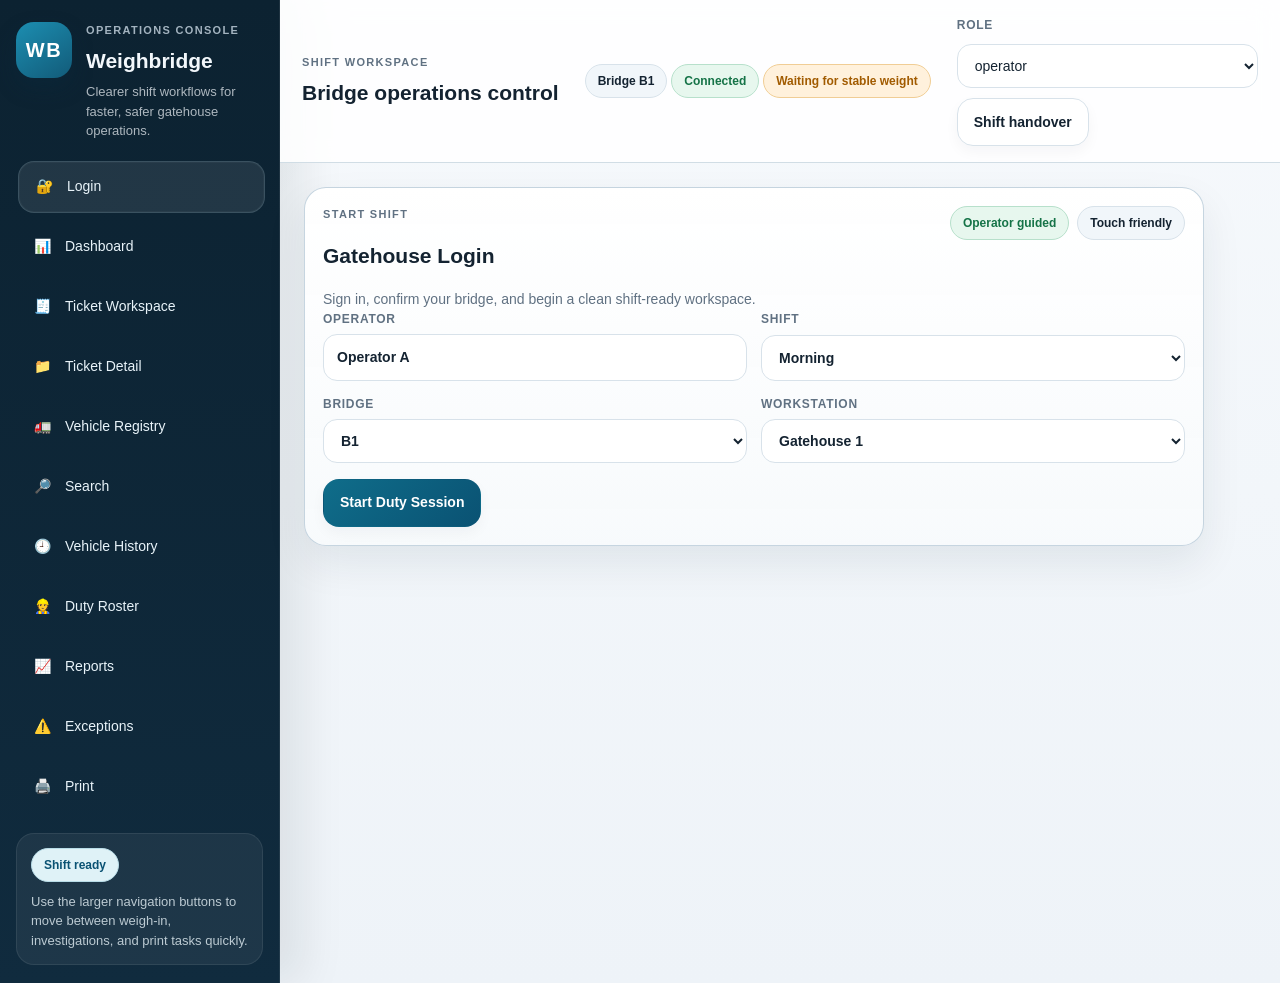
==== index.html @ fbaf84f9 "Refresh weighbridge UI layout Agent-Logs-Url: https://github.com/IamBlackShifu/weighbridgeSystem/ses" ====
<!doctype html>
<html lang="en">
<head>
  <meta charset="UTF-8">
  <meta name="viewport" content="width=device-width,initial-scale=1">
  <title>Weighbridge Operations</title>
  <link rel="stylesheet" href="styles.css">
</head>
<body>
  <div class="app">
    <aside id="sidebar">
      <div class="brand-block">
        <div class="brand-mark">WB</div>
        <div>
          <p class="eyebrow">Operations Console</p>
          <h1>Weighbridge</h1>
          <p class="brand-copy">Clearer shift workflows for faster, safer gatehouse operations.</p>
        </div>
      </div>

      <nav class="nav-list" aria-label="Primary">
        <button class="nav active" data-screen="login"><span class="nav-icon">🔐</span><span>Login</span></button>
        <button class="nav" data-screen="dashboard"><span class="nav-icon">📊</span><span>Dashboard</span></button>
        <button class="nav" data-screen="ticket"><span class="nav-icon">🧾</span><span>Ticket Workspace</span></button>
        <button class="nav" data-screen="detail"><span class="nav-icon">📁</span><span>Ticket Detail</span></button>
        <button class="nav" data-screen="vehicles"><span class="nav-icon">🚛</span><span>Vehicle Registry</span></button>
        <button class="nav" data-screen="search"><span class="nav-icon">🔎</span><span>Search</span></button>
        <button class="nav" data-screen="history"><span class="nav-icon">🕘</span><span>Vehicle History</span></button>
        <button class="nav" data-screen="duty"><span class="nav-icon">👷</span><span>Duty Roster</span></button>
        <button class="nav" data-screen="reports"><span class="nav-icon">📈</span><span>Reports</span></button>
        <button class="nav" data-screen="exceptions"><span class="nav-icon">⚠️</span><span>Exceptions</span></button>
        <button class="nav" data-screen="print"><span class="nav-icon">🖨️</span><span>Print</span></button>
      </nav>

      <div class="sidebar-panel">
        <span class="badge badge-soft">Shift ready</span>
        <p>Use the larger navigation buttons to move between weigh-in, investigations, and print tasks quickly.</p>
      </div>
    </aside>

    <div id="main">
      <header>
        <div class="header-title">
          <button id="menu" aria-label="Open navigation">☰</button>
          <div>
            <p class="eyebrow">Shift Workspace</p>
            <h2>Bridge operations control</h2>
          </div>
        </div>

        <div class="badges">
          <span id="bridge" class="badge">Bridge B1</span>
          <span id="connection" class="badge ok">Connected</span>
          <span id="stability" class="badge warn">Waiting for stable weight</span>
        </div>

        <div class="header-actions">
          <label for="role">Role</label>
          <select id="role"><option>operator</option><option>supervisor</option><option>admin</option></select>
          <button id="handover" class="btn">Shift handover</button>
        </div>
      </header>

      <main>
        <section class="screen active" id="login">
          <article class="card hero-card login-card">
            <div class="card-head">
              <div>
                <p class="eyebrow">Start shift</p>
                <h2>Gatehouse Login</h2>
                <p class="section-copy">Sign in, confirm your bridge, and begin a clean shift-ready workspace.</p>
              </div>
              <div class="hero-badges">
                <span class="badge ok">Operator guided</span>
                <span class="badge">Touch friendly</span>
              </div>
            </div>
            <div class="grid2">
              <label>Operator<input id="loginOperator" value="Operator A"></label>
              <label>Shift<select id="loginShift"><option>Morning</option><option>Afternoon</option><option>Night</option></select></label>
              <label>Bridge<select id="loginBridge"><option>B1</option><option>B2</option></select></label>
              <label>Workstation<select><option>Gatehouse 1</option><option>Gatehouse 2</option></select></label>
            </div>
            <div class="action-row">
              <button id="startSession" class="btn primary">Start Duty Session</button>
            </div>
          </article>
        </section>

        <section class="screen" id="dashboard">
          <div class="screen-head">
            <div>
              <p class="eyebrow">Live oversight</p>
              <h2>Shift dashboard</h2>
              <p class="section-copy">Track the bridge state, active vehicle flow, and your next operator actions at a glance.</p>
            </div>
            <div class="legend-group">
              <span class="vehicle-tag truck">🚚 Truck</span>
              <span class="vehicle-tag trailer">🚛 Truck + Trailer</span>
              <span class="vehicle-tag tanker">🛢️ Tanker</span>
            </div>
          </div>

          <div class="kpis">
            <article class="card stat-card"><h3>Tickets Today</h3><strong id="kpiTickets"></strong></article>
            <article class="card stat-card"><h3>Pending Weigh-Out</h3><strong id="kpiPending"></strong></article>
            <article class="card stat-card"><h3>Exceptions</h3><strong id="kpiExceptions"></strong></article>
            <article class="card stat-card"><h3>Throughput</h3><strong id="kpiThroughput"></strong></article>
          </div>

          <div class="grid3 dashboard-grid">
            <article class="card feature-card">
              <div class="card-head">
                <div>
                  <p class="eyebrow">Scale overview</p>
                  <h2>Live Weight</h2>
                </div>
                <span class="badge badge-soft">Live feed</span>
              </div>
              <p id="weightLoading" class="support-note">Loading live scale...</p>
              <div id="liveWeight" class="weight">--</div>
              <div class="status-list">
                <div class="status-item">
                  <span class="status-label">Current vehicle</span>
                  <strong id="liveVehicle">--</strong>
                </div>
                <div class="status-item">
                  <span class="status-label">Scale state</span>
                  <span id="liveState" class="badge warn">Unstable</span>
                </div>
              </div>
              <p id="liveCapture" class="support-note emphasis-note">Second weight pending</p>
            </article>

            <article class="card feature-card">
              <div class="card-head">
                <div>
                  <p class="eyebrow">Vehicle alerts</p>
                  <h2>Type guide</h2>
                </div>
                <span class="badge warn">Check before capture</span>
              </div>
              <div class="vehicle-guide">
                <article class="vehicle-guide-card truck">
                  <strong>🚚 Truck</strong>
                  <span>Single vehicle flow. Confirm tare and load destination.</span>
                </article>
                <article class="vehicle-guide-card trailer">
                  <strong>🚛 Truck + Trailer</strong>
                  <span>Verify both registrations before weighing and printing.</span>
                </article>
                <article class="vehicle-guide-card tanker">
                  <strong>🛢️ Tanker</strong>
                  <span>Highlight product checks, seals, and permit compliance.</span>
                </article>
              </div>
              <div class="alert-stack">
                <p class="alert-note warn-tone">Use trailer registration fields for articulated combinations.</p>
                <p class="alert-note danger-tone">Escalate exceptions when tare or compliance details are unclear.</p>
              </div>
            </article>

            <article class="card feature-card">
              <div class="card-head">
                <div>
                  <p class="eyebrow">Quick actions</p>
                  <h2>Operator shortcuts</h2>
                </div>
                <span class="badge ok">Large touch targets</span>
              </div>
              <div class="actions touch-actions">
                <button class="btn primary" data-screen="ticket">🧾 New Ticket</button>
                <button class="btn" id="weighIn">⬇️ Weigh In</button>
                <button class="btn" id="weighOut">⬆️ Weigh Out</button>
                <button class="btn" data-screen="vehicles">🚚 Search Vehicle</button>
                <button class="btn warn" id="manualHold">⏸ Manual Hold</button>
                <button class="btn" data-screen="print">🖨 Print Ticket</button>
                <button class="btn danger" id="flagException">⚠️ Flag Exception</button>
              </div>
            </article>
          </div>
        </section>

        <section class="screen" id="ticket">
          <div class="screen-head">
            <div>
              <p class="eyebrow">Capture workflow</p>
              <h2>Ticket workspace</h2>
              <p class="section-copy">Use the guided order below to record vehicle details, capture weights, and complete the ticket cleanly.</p>
            </div>
            <div class="legend-group">
              <span class="badge">Vehicle first</span>
              <span class="badge">Capture when stable</span>
              <span class="badge ok">Save before complete</span>
            </div>
          </div>

          <div class="grid2 ticket-layout">
            <article class="card feature-card">
              <div class="card-head">
                <div>
                  <p class="eyebrow">Scale capture</p>
                  <h2>Live Capture</h2>
                </div>
                <span class="badge badge-soft">Ready when stable</span>
              </div>
              <div id="ticketLiveWeight" class="weight">--</div>
              <p id="ticketLiveState" class="support-note emphasis-note">Waiting for stable weight</p>
              <div class="stack-actions">
                <button id="captureGross" class="btn primary">Capture gross</button>
                <button id="captureSecond" class="btn">Capture second weight</button>
              </div>
            </article>

            <article class="card">
              <div class="card-head">
                <div>
                  <p class="eyebrow">Ticket entry</p>
                  <h2>New Weigh Ticket</h2>
                </div>
                <span class="badge">Keep fields concise</span>
              </div>

              <p class="stepper"><span>Vehicle</span><span>Weigh In</span><span>Weigh Out</span><span>Complete</span></p>

              <form id="ticketForm" class="form">
                <div class="form-section">Vehicle &amp; trip details</div>
                <label>Ticket no<input id="ticketNo"></label>
                <label>Date/time in<input id="timeIn" type="datetime-local"></label>
                <label>Date/time out<input id="timeOut" type="datetime-local"></label>
                <label>Vehicle registration<input id="vehicleReg"></label>
                <label>Trailer registration<input id="trailerReg"></label>
                <label>Driver name<input id="driverName"></label>
                <label>Driver ID<input id="driverId"></label>
                <label>Transporter<input id="transporter"></label>
                <label>Customer<input id="customer"></label>
                <label>Supplier/source<input id="supplier"></label>
                <label>Destination<input id="destination"></label>
                <label>Product/material<input id="material"></label>
                <label>Product code<input id="productCode"></label>
                <label>Order/job/PO reference<input id="orderRef"></label>

                <div class="form-section">Weight &amp; bridge details</div>
                <label>Gross<input id="gross" type="number"></label>
                <label>Tare<input id="tare" type="number"></label>
                <label>Net<input id="net" type="number" readonly></label>
                <label>Unit<select><option>kg</option><option>t</option></select></label>
                <label>Stored tare<select id="storedTare"><option>No</option><option>Yes</option></select></label>
                <label>Bridge ID<input id="bridgeId" value="B1"></label>
                <label>Direction<select><option>inbound</option><option>outbound</option></select></label>
                <label>Operator<input id="operator" value="Operator A"></label>
                <label>Shift<input id="shift" value="Morning"></label>
                <label>Status<select id="status"><option>draft</option><option>weighed-in</option><option>weighed-out</option><option>completed</option><option>voided</option><option>on-hold</option></select></label>

                <div class="form-section">Notes &amp; approvals</div>
                <label>Remarks<textarea></textarea></label>
                <label>Override reason<textarea id="overrideReason" readonly placeholder="Supervisor approval required"></textarea></label>
                <label>Attachments/images<input placeholder="camera://entry-001.jpg"></label>
              </form>

              <div class="action-row action-wrap">
                <button id="storedTareBtn" class="btn">Use stored tare</button>
                <button id="overrideBtn" class="btn warn">Manual override</button>
                <button id="saveTicket" class="btn primary">POST /tickets</button>
                <button id="completeTicket" class="btn">POST /tickets/:id/complete</button>
              </div>
            </article>
          </div>
        </section>

        <section class="screen" id="detail">
          <article class="card">
            <div class="card-head">
              <div>
                <p class="eyebrow">Ticket summary</p>
                <h2 id="detailNo">Ticket #WB-0001</h2>
              </div>
              <span id="detailStatus" class="badge">draft</span>
            </div>
            <div class="kpis">
              <article class="card stat-card"><h3>Gross</h3><strong id="detailGross">0 kg</strong></article>
              <article class="card stat-card"><h3>Tare</h3><strong id="detailTare">0 kg</strong></article>
              <article class="card stat-card"><h3>Net</h3><strong id="detailNet">0 kg</strong></article>
            </div>
            <div class="grid3">
              <article class="card"><h3>Vehicle/Driver</h3><p id="detailVehicle"></p></article>
              <article class="card"><h3>Customer/Material/Job</h3><p id="detailJob"></p></article>
              <article class="card duty"><h3>Duty Snapshot</h3><p id="dutySnapshot"></p></article>
            </div>
            <div class="grid2">
              <article class="card"><h3>Audit Trail</h3><ul id="auditTrail" class="timeline"></ul></article>
              <article class="card"><h3>Overrides</h3><ul id="overrideTrail" class="timeline"></ul><h3>Attachments</h3><div class="camera">Ticket images/signatures</div></article>
            </div>
          </article>
        </section>

        <section class="screen" id="vehicles">
          <article class="card">
            <div class="card-head">
              <div>
                <p class="eyebrow">Vehicle lookup</p>
                <h2>Vehicle Registry</h2>
              </div>
              <div class="legend-group">
                <span class="vehicle-tag truck">🚚 Trucks</span>
                <span class="vehicle-tag trailer">🚛 Trailers</span>
                <span class="vehicle-tag tanker">🛢️ Tankers</span>
              </div>
            </div>
            <div class="toolbar">
              <input id="vehicleSearch" placeholder="Search reg/type/tare/compliance">
              <p class="support-note">Type and compliance information is kept visible to help operators identify special handling quickly.</p>
            </div>
            <div class="table"><table><thead><tr><th>Reg</th><th>Type</th><th>Tare</th><th>Verified</th><th>Compliance</th></tr></thead><tbody id="vehicleRows"></tbody></table></div>
          </article>
        </section>

        <section class="screen" id="search">
          <article class="card">
            <div class="card-head">
              <div>
                <p class="eyebrow">Investigations</p>
                <h2>Search &amp; Investigations</h2>
              </div>
              <span class="badge">Multi-field filter</span>
            </div>
            <div class="grid4">
              <input id="fTicket" placeholder="Ticket">
              <input id="fVehicle" placeholder="Vehicle">
              <input id="fDriver" placeholder="Driver">
              <input id="fCustomer" placeholder="Customer">
              <input id="fProduct" placeholder="Product">
              <input id="fOperator" placeholder="Operator">
              <select id="fShift"><option value="">Any shift</option><option>Morning</option><option>Afternoon</option><option>Night</option></select>
              <select id="fStatus"><option value="">Any status</option><option>draft</option><option>weighed-in</option><option>weighed-out</option><option>completed</option><option>voided</option><option>on-hold</option></select>
            </div>
            <div class="action-row action-wrap">
              <button id="runSearch" class="btn primary">Search</button>
              <button id="clearSearch" class="btn">Clear</button>
              <button id="exportSearch" class="btn">Export</button>
            </div>
            <div id="chips" class="chip-row"></div>
            <div class="table"><table><thead><tr><th>Ticket</th><th>Vehicle</th><th>Driver</th><th>Customer</th><th>Product</th><th>Operator</th><th>Shift</th><th>Status</th><th>Time</th></tr></thead><tbody id="searchRows"></tbody></table></div>
            <p id="searchEmpty" class="hidden empty-state">No records found.</p>
          </article>
        </section>

        <section class="screen" id="history">
          <article class="card">
            <div class="card-head">
              <div>
                <p class="eyebrow">Vehicle movement</p>
                <h2>Vehicle History</h2>
              </div>
            </div>
            <ul id="vehicleHistory" class="timeline"></ul>
          </article>
        </section>

        <section class="screen" id="duty">
          <article class="card">
            <div class="card-head">
              <div>
                <p class="eyebrow">Shift continuity</p>
                <h2>Duty Roster</h2>
              </div>
              <button id="newHandover" class="btn">POST /shift-handover</button>
            </div>
            <div class="table"><table><thead><tr><th>Shift</th><th>Bridge</th><th>Operator</th><th>Supervisor</th><th>Session</th><th>Status</th></tr></thead><tbody id="dutyRows"></tbody></table></div>
          </article>
        </section>

        <section class="screen" id="reports">
          <article class="card">
            <div class="card-head">
              <div>
                <p class="eyebrow">Reporting</p>
                <h2>Reports</h2>
              </div>
            </div>
            <div id="reportCards" class="grid3"></div>
          </article>
        </section>

        <section class="screen" id="exceptions">
          <article class="card">
            <div class="card-head">
              <div>
                <p class="eyebrow">Attention required</p>
                <h2>Exceptions Queue</h2>
              </div>
              <span class="badge danger">Supervisor review</span>
            </div>
            <div class="table"><table><thead><tr><th>Ticket</th><th>Issue</th><th>Raised by</th><th>Reason</th><th>Status</th><th>Action</th></tr></thead><tbody id="exceptionRows"></tbody></table></div>
          </article>
        </section>

        <section class="screen" id="print">
          <article class="card">
            <div class="card-head">
              <div>
                <p class="eyebrow">Output</p>
                <h2>Print Ticket View</h2>
              </div>
              <span class="badge">Ready to print</span>
            </div>
            <div class="print-summary">
              <p><b>Ticket:</b> <span id="printNo"></span></p>
              <p><b>Vehicle:</b> <span id="printVehicle"></span></p>
              <p><b>Weights:</b> <span id="printWeights"></span></p>
            </div>
            <div class="action-row action-wrap">
              <button class="btn" onclick="window.print()">Print / Reprint</button>
              <button class="btn">Export PDF (placeholder)</button>
            </div>
          </article>
        </section>
      </main>
    </div>
  </div>

  <div class="modal hidden" id="overrideModal">
    <article class="card">
      <h3>Manual Override</h3>
      <label>Reason<textarea id="ovReason"></textarea></label>
      <label>Supervisor<input id="ovSupervisor"></label>
      <label>PIN<input id="ovPin" type="password"></label>
      <p id="ovError" class="error hidden"></p>
      <div class="action-row">
        <button id="ovCancel" class="btn">Cancel</button>
        <button id="ovApprove" class="btn primary">Approve override</button>
      </div>
    </article>
  </div>

  <div class="modal hidden" id="handoverModal">
    <article class="card">
      <h3>Shift Handover</h3>
      <label>From<input id="hFrom" value="Operator A"></label>
      <label>To<input id="hTo" placeholder="Operator B"></label>
      <label>Note<textarea id="hNote"></textarea></label>
      <div class="action-row">
        <button id="hCancel" class="btn">Cancel</button>
        <button id="hConfirm" class="btn primary">Confirm handover</button>
      </div>
    </article>
  </div>

  <div id="toast" class="toast hidden"></div>
  <script src="app.js"></script>
</body>
</html>
---- styles.css ----
:root{
  --bg:#eef3f8;
  --bg-accent:#e3edf7;
  --card:#ffffff;
  --card-soft:#f7fafc;
  --text:#142331;
  --muted:#607182;
  --accent:#0f6d8a;
  --accent-strong:#0a5273;
  --accent-soft:#dff2f7;
  --line:#d8e2ea;
  --line-strong:#bfd0dc;
  --shadow:0 18px 40px rgba(15,36,54,.08);
  --ok:#157347;
  --ok-soft:#e7f7ee;
  --warn:#a15b00;
  --warn-soft:#fff1dc;
  --danger:#b3261e;
  --danger-soft:#ffe4e1;
  --sidebar:#0c2231;
  --sidebar-soft:#163549;
}

*{box-sizing:border-box}

html{scroll-behavior:smooth}

body{
  margin:0;
  background:
    radial-gradient(circle at top left, rgba(15,109,138,.08), transparent 22rem),
    linear-gradient(180deg, #f6f9fc 0%, var(--bg) 100%);
  color:var(--text);
  font:500 14px/1.5 Inter, Roboto, -apple-system, BlinkMacSystemFont, "Segoe UI", sans-serif;
}

button,input,select,textarea{font:inherit}

.app{display:flex;min-height:100vh}

#sidebar{
  width:280px;
  background:linear-gradient(180deg, var(--sidebar) 0%, #102b3e 100%);
  color:#f2f7fb;
  padding:22px 16px 18px;
  display:flex;
  flex-direction:column;
  gap:20px;
  border-right:1px solid rgba(255,255,255,.08);
  box-shadow:24px 0 40px rgba(8,20,31,.08);
}

.brand-block{display:flex;gap:14px;align-items:flex-start}
.brand-mark{
  width:56px;
  height:56px;
  border-radius:18px;
  display:grid;
  place-items:center;
  background:linear-gradient(145deg, #1c8eb1, #125b79);
  color:#fff;
  font-size:20px;
  font-weight:800;
  letter-spacing:.08em;
  box-shadow:0 10px 20px rgba(9,43,62,.35);
  flex:0 0 auto;
}

#sidebar h1,header h2{margin:0}
.brand-copy{margin:6px 0 0;color:rgba(242,247,251,.7);font-size:13px}

.eyebrow{
  margin:0 0 6px;
  color:var(--muted);
  font-size:11px;
  font-weight:800;
  letter-spacing:.12em;
  text-transform:uppercase;
}

#sidebar .eyebrow{color:rgba(222,236,247,.72)}

.nav-list{display:grid;gap:8px}
.nav{
  border:1px solid transparent;
  background:transparent;
  color:#e8f3f9;
  padding:13px 14px;
  border-radius:16px;
  cursor:pointer;
  display:flex;
  align-items:center;
  gap:12px;
  text-align:left;
  transition:transform .18s ease, background .18s ease, border-color .18s ease, box-shadow .18s ease;
  min-height:52px;
}

.nav-icon{width:22px;text-align:center;flex:0 0 22px}

.nav:hover,
.nav.active{
  background:rgba(255,255,255,.09);
  border-color:rgba(183,220,236,.16);
  box-shadow:inset 0 0 0 1px rgba(255,255,255,.03);
  transform:translateX(2px);
}

.sidebar-panel{
  margin-top:auto;
  padding:14px;
  border-radius:18px;
  background:rgba(255,255,255,.06);
  border:1px solid rgba(255,255,255,.08);
}

.sidebar-panel p{margin:10px 0 0;color:rgba(232,243,249,.78);font-size:13px}

#main{flex:1;display:flex;flex-direction:column;min-width:0}

header{
  position:sticky;
  top:0;
  z-index:4;
  background:rgba(255,255,255,.86);
  backdrop-filter:blur(14px);
  border-bottom:1px solid rgba(191,208,220,.72);
  display:flex;
  justify-content:space-between;
  align-items:center;
  padding:16px 22px;
  gap:16px;
  flex-wrap:wrap;
}

.header-title{display:flex;align-items:center;gap:14px}
.header-actions{display:flex;align-items:end;gap:10px;flex-wrap:wrap}

#menu{
  display:none;
  width:46px;
  height:46px;
  border-radius:14px;
  border:1px solid var(--line);
  background:var(--card);
  box-shadow:var(--shadow);
}

main{padding:24px}
.screen{display:none;animation:fadeIn .28s ease}
.screen.active{display:block}

@keyframes fadeIn{
  from{opacity:0;transform:translateY(8px)}
  to{opacity:1;transform:none}
}

.screen-head,
.card-head{
  display:flex;
  justify-content:space-between;
  align-items:flex-start;
  gap:14px;
  flex-wrap:wrap;
}

.screen-head{margin-bottom:18px}

.section-copy{
  max-width:56ch;
  margin:8px 0 0;
  color:var(--muted);
}

.hero-card{padding:26px}
.login-card{max-width:900px}
.hero-badges,.legend-group{display:flex;gap:8px;flex-wrap:wrap}

.card{
  background:linear-gradient(180deg, rgba(255,255,255,.98) 0%, rgba(247,250,252,.96) 100%);
  border:1px solid rgba(191,208,220,.88);
  border-radius:22px;
  padding:18px;
  margin-bottom:16px;
  box-shadow:var(--shadow);
}

.feature-card{height:100%}
.stat-card{background:var(--card)}

.kpis,
.grid2,
.grid3,
.grid4,
.form{
  display:grid;
  gap:14px;
}

.kpis{grid-template-columns:repeat(4,minmax(0,1fr))}
.grid2{grid-template-columns:repeat(2,minmax(0,1fr))}
.grid3{grid-template-columns:repeat(3,minmax(0,1fr))}
.grid4{grid-template-columns:repeat(4,minmax(0,1fr))}

.kpis strong{
  display:block;
  margin-top:6px;
  font-size:30px;
  line-height:1.1;
  color:var(--accent-strong);
}

.weight{
  font-size:clamp(2.7rem, 4vw, 4rem);
  line-height:1;
  font-weight:800;
  letter-spacing:-.04em;
  color:var(--accent-strong);
  margin:10px 0 16px;
}

.status-list{display:grid;gap:10px}
.status-item{
  display:flex;
  justify-content:space-between;
  align-items:center;
  gap:12px;
  padding:12px 14px;
  background:var(--card-soft);
  border:1px solid var(--line);
  border-radius:16px;
}

.status-label{color:var(--muted);font-size:12px;font-weight:700;text-transform:uppercase;letter-spacing:.08em}

.vehicle-guide{display:grid;gap:10px;margin-top:4px}
.vehicle-guide-card{
  padding:14px;
  border-radius:18px;
  border:1px solid var(--line);
  background:var(--card-soft);
  display:grid;
  gap:4px;
}

.vehicle-guide-card strong{font-size:15px}
.vehicle-guide-card span{color:var(--muted)}
.vehicle-guide-card.truck{border-color:#c9dff1;background:#eff7fd}
.vehicle-guide-card.trailer{border-color:#d9d4ff;background:#f4f1ff}
.vehicle-guide-card.tanker{border-color:#b8e3d4;background:#edf9f4}

.alert-stack{display:grid;gap:8px;margin-top:12px}
.alert-note{
  margin:0;
  padding:12px 14px;
  border-radius:16px;
  font-weight:600;
}

.warn-tone{background:var(--warn-soft);color:var(--warn)}
.danger-tone{background:var(--danger-soft);color:var(--danger)}

.actions{display:grid;grid-template-columns:repeat(2,minmax(0,1fr));gap:10px}
.touch-actions .btn{min-height:56px}
.stack-actions{display:grid;gap:10px}

.badge,
.vehicle-tag{
  display:inline-flex;
  align-items:center;
  justify-content:center;
  gap:6px;
  padding:7px 12px;
  border:1px solid var(--line);
  border-radius:999px;
  background:#f1f6fa;
  color:var(--text);
  font-size:12px;
  font-weight:700;
}

.badge-soft{background:var(--accent-soft);border-color:#b8dce7;color:var(--accent-strong)}
.vehicle-tag.truck{background:#eff7fd;border-color:#c9dff1}
.vehicle-tag.trailer{background:#f4f1ff;border-color:#d9d4ff}
.vehicle-tag.tanker{background:#edf9f4;border-color:#b8e3d4}
.ok{color:var(--ok);background:var(--ok-soft);border-color:#b7e0cb}
.warn{color:var(--warn);background:var(--warn-soft);border-color:#f0cd95}
.danger{color:var(--danger);background:var(--danger-soft);border-color:#f0b2ae}

.btn{
  border:1px solid var(--line);
  background:#fff;
  color:var(--text);
  border-radius:16px;
  padding:12px 16px;
  cursor:pointer;
  transition:transform .16s ease, box-shadow .16s ease, background .16s ease, border-color .16s ease;
  box-shadow:0 6px 14px rgba(18,35,49,.04);
  min-height:48px;
  font-weight:700;
}

.btn:hover{transform:translateY(-1px);box-shadow:0 12px 18px rgba(18,35,49,.08)}
.btn.primary{background:linear-gradient(135deg, var(--accent), var(--accent-strong));color:#fff;border-color:transparent}
.btn.warn{background:var(--warn-soft);border-color:#efca8f;color:var(--warn)}
.btn.danger{background:var(--danger-soft);border-color:#efb5b1;color:var(--danger)}
.btn:disabled{opacity:.5;cursor:not-allowed;box-shadow:none;transform:none}

.action-row{
  display:flex;
  gap:10px;
  flex-wrap:wrap;
  margin-top:16px;
}

.action-wrap .btn{flex:1 1 180px}

label{
  display:grid;
  gap:6px;
  font-size:12px;
  font-weight:800;
  color:var(--muted);
  text-transform:uppercase;
  letter-spacing:.06em;
}

input,select,textarea{
  width:100%;
  padding:12px 13px;
  border:1px solid var(--line);
  border-radius:14px;
  font-size:14px;
  color:var(--text);
  background:#fff;
  transition:border-color .16s ease, box-shadow .16s ease, background .16s ease;
}

input:focus,select:focus,textarea:focus{
  outline:none;
  border-color:#86bdd1;
  box-shadow:0 0 0 4px rgba(15,109,138,.12);
}

textarea{min-height:110px;resize:vertical}

.form{grid-template-columns:repeat(3,minmax(0,1fr))}
.form-section{
  grid-column:1/-1;
  padding-top:6px;
  margin-top:4px;
  border-top:1px solid var(--line);
  color:var(--accent-strong);
  font-weight:800;
  letter-spacing:.04em;
}

.stepper{
  display:flex;
  gap:10px;
  flex-wrap:wrap;
  margin:14px 0 18px;
  font-size:12px;
}

.stepper span{
  border:1px solid var(--line);
  border-radius:999px;
  padding:8px 12px;
  background:var(--card-soft);
  font-weight:700;
}

.toolbar{display:grid;gap:12px;margin-bottom:14px}
.support-note{margin:0;color:var(--muted)}
.emphasis-note{font-weight:700;color:var(--accent-strong)}
.chip-row{display:flex;flex-wrap:wrap;gap:8px;margin:14px 0}
.empty-state{margin-top:12px;color:var(--muted);font-weight:700}
.print-summary{display:grid;gap:8px}

.table{
  max-height:380px;
  overflow:auto;
  border:1px solid var(--line);
  border-radius:18px;
  background:#fff;
}

table{width:100%;border-collapse:collapse;font-size:14px}
th,td{padding:12px 14px;border-bottom:1px solid var(--line);text-align:left;vertical-align:top}
thead th{
  position:sticky;
  top:0;
  background:#edf4f8;
  color:var(--accent-strong);
  font-size:12px;
  text-transform:uppercase;
  letter-spacing:.08em;
}

tbody tr{transition:background .16s ease}
tbody tr:hover{background:#f8fbfd}

#vehicleRows td:nth-child(2),
#exceptionRows td:nth-child(2),
#searchRows td:nth-child(8){font-weight:700}

.duty{background:linear-gradient(180deg, #ecf8fb 0%, #e4f3f7 100%);border-color:#b9dbe3}

.timeline{list-style:none;margin:0;padding:0}
.timeline li{
  position:relative;
  padding:0 0 14px 18px;
  margin-left:6px;
  border-left:2px solid #c7d9e4;
}

.timeline li::before{
  content:"";
  position:absolute;
  left:-6px;
  top:2px;
  width:10px;
  height:10px;
  border-radius:50%;
  background:var(--accent);
  box-shadow:0 0 0 4px rgba(15,109,138,.14);
}

.timeline small{
  display:block;
  margin-top:6px;
  color:var(--muted);
}

.camera{
  display:grid;
  place-items:center;
  min-height:160px;
  background:linear-gradient(135deg, #f6fbfd, #eef5f8);
  border:2px dashed var(--line-strong);
  border-radius:18px;
  color:var(--muted);
  text-align:center;
  padding:18px;
}

.modal{
  position:fixed;
  inset:0;
  background:rgba(7,14,20,.55);
  display:grid;
  place-items:center;
  z-index:10;
  padding:18px;
}

.modal .card{width:min(560px,calc(100vw - 24px))}
.hidden{display:none!important}

.toast{
  position:fixed;
  right:18px;
  bottom:18px;
  max-width:min(360px, calc(100vw - 36px));
  background:#132531;
  color:#fff;
  padding:14px 16px;
  border-radius:16px;
  box-shadow:0 18px 40px rgba(19,37,49,.26);
  z-index:12;
}

.error{color:var(--danger);font-weight:700}

@media (max-width:1200px){
  .kpis{grid-template-columns:repeat(2,minmax(0,1fr))}
  .grid3,.form,.grid4{grid-template-columns:repeat(2,minmax(0,1fr))}
}

@media (max-width:900px){
  #menu{display:grid;place-items:center}
  #sidebar{
    position:fixed;
    left:-300px;
    top:0;
    bottom:0;
    z-index:20;
    transition:left .22s ease;
  }
  #sidebar.open{left:0}
  main{padding:18px}
  header{padding:14px 18px}
  .grid2,.grid3,.grid4,.form,.kpis,.actions{grid-template-columns:1fr}
  .header-actions{width:100%}
  .header-actions > *{flex:1 1 auto}
}

@media (max-width:640px){
  body{font-size:13px}
  .card{padding:16px}
  .hero-card{padding:20px}
  .action-row .btn,.header-actions .btn{width:100%}
  .header-actions{align-items:stretch}
  .badge,.vehicle-tag{width:100%;justify-content:center}
  .status-item,.card-head,.screen-head{align-items:stretch}
  .weight{font-size:2.4rem}
}
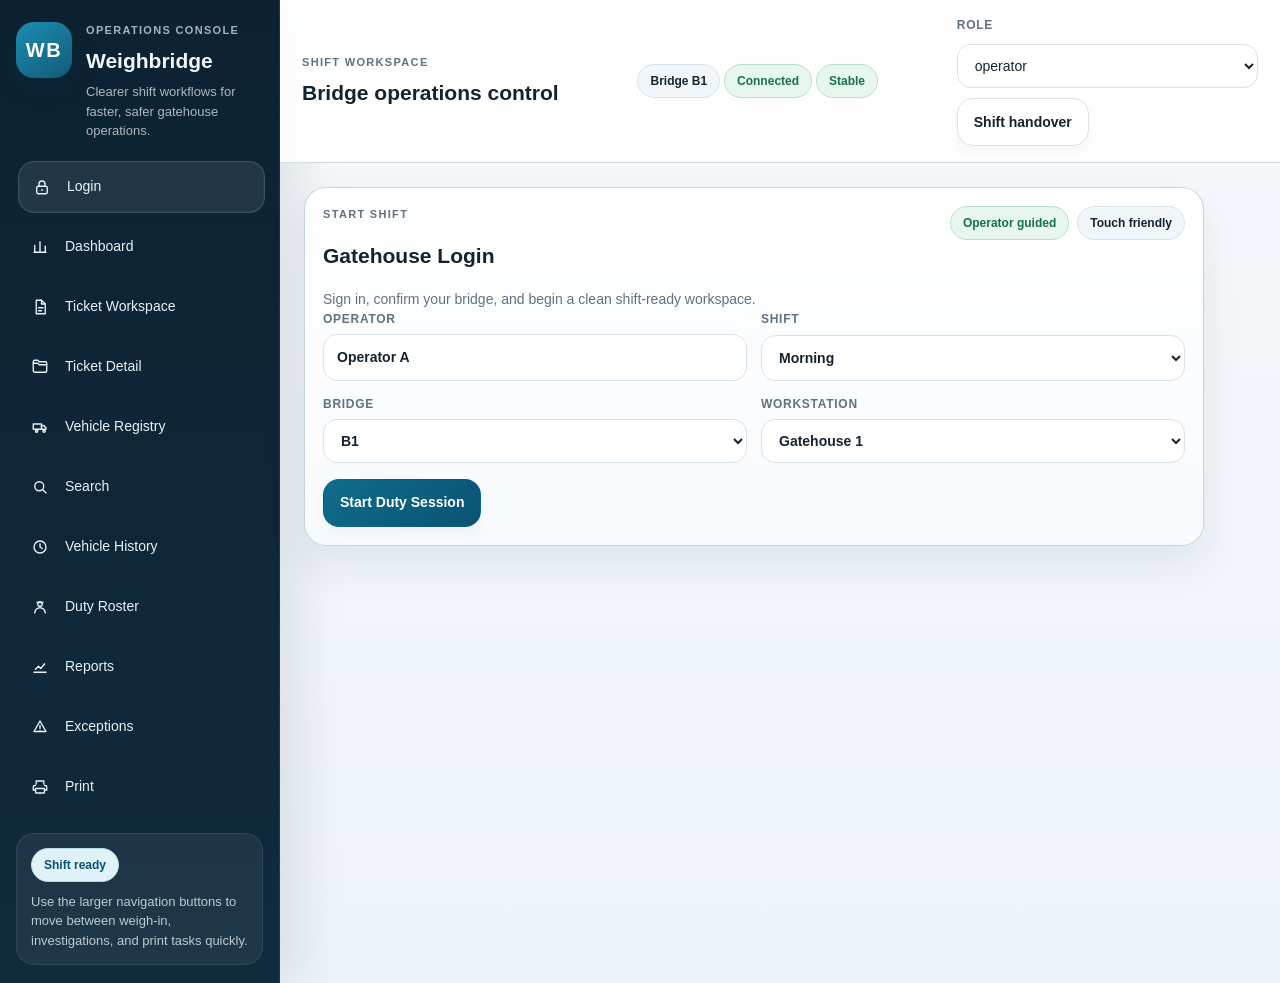
==== commit dfbb3846: "Improve UI icon accessibility Agent-Logs-Url: https://github.com/IamBlackShifu/weighbridgeSystem/ses" ====
--- a/index.html
+++ b/index.html
@@ -19,17 +19,17 @@
       </div>
 
       <nav class="nav-list" aria-label="Primary">
-        <button class="nav active" data-screen="login"><span class="nav-icon">🔐</span><span>Login</span></button>
-        <button class="nav" data-screen="dashboard"><span class="nav-icon">📊</span><span>Dashboard</span></button>
-        <button class="nav" data-screen="ticket"><span class="nav-icon">🧾</span><span>Ticket Workspace</span></button>
-        <button class="nav" data-screen="detail"><span class="nav-icon">📁</span><span>Ticket Detail</span></button>
-        <button class="nav" data-screen="vehicles"><span class="nav-icon">🚛</span><span>Vehicle Registry</span></button>
-        <button class="nav" data-screen="search"><span class="nav-icon">🔎</span><span>Search</span></button>
-        <button class="nav" data-screen="history"><span class="nav-icon">🕘</span><span>Vehicle History</span></button>
-        <button class="nav" data-screen="duty"><span class="nav-icon">👷</span><span>Duty Roster</span></button>
-        <button class="nav" data-screen="reports"><span class="nav-icon">📈</span><span>Reports</span></button>
-        <button class="nav" data-screen="exceptions"><span class="nav-icon">⚠️</span><span>Exceptions</span></button>
-        <button class="nav" data-screen="print"><span class="nav-icon">🖨️</span><span>Print</span></button>
+        <button class="nav active" data-screen="login"><span class="nav-icon" aria-hidden="true"><svg class="icon-svg" viewBox="0 0 24 24"><rect x="5" y="11" width="14" height="10" rx="2"></rect><path d="M8 11V8a4 4 0 0 1 8 0v3"></path><circle cx="12" cy="16" r="1.2" fill="currentColor" stroke="none"></circle></svg></span><span>Login</span></button>
+        <button class="nav" data-screen="dashboard"><span class="nav-icon" aria-hidden="true"><svg class="icon-svg" viewBox="0 0 24 24"><path d="M5 19V10"></path><path d="M12 19V5"></path><path d="M19 19v-8"></path><path d="M4 19h16"></path></svg></span><span>Dashboard</span></button>
+        <button class="nav" data-screen="ticket"><span class="nav-icon" aria-hidden="true"><svg class="icon-svg" viewBox="0 0 24 24"><path d="M7 3h7l5 5v13H7z"></path><path d="M14 3v5h5"></path><path d="M10 13h6"></path><path d="M10 17h4"></path></svg></span><span>Ticket Workspace</span></button>
+        <button class="nav" data-screen="detail"><span class="nav-icon" aria-hidden="true"><svg class="icon-svg" viewBox="0 0 24 24"><path d="M3 7h6l2 2h10v8a2 2 0 0 1-2 2H5a2 2 0 0 1-2-2z"></path><path d="M3 7V5a2 2 0 0 1 2-2h4l2 2h8a2 2 0 0 1 2 2v2"></path></svg></span><span>Ticket Detail</span></button>
+        <button class="nav" data-screen="vehicles"><span class="nav-icon" aria-hidden="true"><svg class="icon-svg" viewBox="0 0 24 24"><path d="M3 8h11v7H3z"></path><path d="M14 10h3l3 3v2h-6z"></path><circle cx="7.5" cy="17.5" r="1.5"></circle><circle cx="17.5" cy="17.5" r="1.5"></circle></svg></span><span>Vehicle Registry</span></button>
+        <button class="nav" data-screen="search"><span class="nav-icon" aria-hidden="true"><svg class="icon-svg" viewBox="0 0 24 24"><circle cx="11" cy="11" r="6"></circle><path d="M20 20l-4.2-4.2"></path></svg></span><span>Search</span></button>
+        <button class="nav" data-screen="history"><span class="nav-icon" aria-hidden="true"><svg class="icon-svg" viewBox="0 0 24 24"><circle cx="12" cy="12" r="8"></circle><path d="M12 8v4l3 2"></path></svg></span><span>Vehicle History</span></button>
+        <button class="nav" data-screen="duty"><span class="nav-icon" aria-hidden="true"><svg class="icon-svg" viewBox="0 0 24 24"><circle cx="12" cy="8" r="3"></circle><path d="M5 20a7 7 0 0 1 14 0"></path><path d="M8 6h8"></path></svg></span><span>Duty Roster</span></button>
+        <button class="nav" data-screen="reports"><span class="nav-icon" aria-hidden="true"><svg class="icon-svg" viewBox="0 0 24 24"><path d="M4 19h16"></path><path d="M6 15l4-4 3 3 5-6"></path><path d="M18 8h0"></path></svg></span><span>Reports</span></button>
+        <button class="nav" data-screen="exceptions"><span class="nav-icon" aria-hidden="true"><svg class="icon-svg" viewBox="0 0 24 24"><path d="M12 4l8 14H4z"></path><path d="M12 10v4"></path><path d="M12 17h.01"></path></svg></span><span>Exceptions</span></button>
+        <button class="nav" data-screen="print"><span class="nav-icon" aria-hidden="true"><svg class="icon-svg" viewBox="0 0 24 24"><path d="M7 8V4h10v4"></path><rect x="6" y="14" width="12" height="6" rx="1"></rect><path d="M6 10H5a2 2 0 0 0-2 2v4h3"></path><path d="M18 16h3v-4a2 2 0 0 0-2-2h-1"></path></svg></span><span>Print</span></button>
       </nav>
 
       <div class="sidebar-panel">
@@ -95,9 +95,9 @@
               <p class="section-copy">Track the bridge state, active vehicle flow, and your next operator actions at a glance.</p>
             </div>
             <div class="legend-group">
-              <span class="vehicle-tag truck">🚚 Truck</span>
-              <span class="vehicle-tag trailer">🚛 Truck + Trailer</span>
-              <span class="vehicle-tag tanker">🛢️ Tanker</span>
+              <span class="vehicle-tag truck"><svg class="icon-svg" aria-hidden="true" viewBox="0 0 24 24"><path d="M3 8h11v7H3z"></path><path d="M14 10h3l3 3v2h-6z"></path><circle cx="7.5" cy="17.5" r="1.5"></circle><circle cx="17.5" cy="17.5" r="1.5"></circle></svg><span>Truck</span></span>
+              <span class="vehicle-tag trailer"><svg class="icon-svg" aria-hidden="true" viewBox="0 0 24 24"><path d="M2 9h8v5H2z"></path><path d="M10 10h4"></path><path d="M14 8h4v6h-4z"></path><circle cx="6" cy="16.5" r="1.5"></circle><circle cx="16" cy="16.5" r="1.5"></circle><circle cx="20" cy="16.5" r="1.5"></circle></svg><span>Truck + Trailer</span></span>
+              <span class="vehicle-tag tanker"><svg class="icon-svg" aria-hidden="true" viewBox="0 0 24 24"><path d="M3 10h3l2-2h6a2 2 0 0 1 2 2v5H3z"></path><path d="M16 10h2l3 3v2h-5z"></path><circle cx="7.5" cy="17.5" r="1.5"></circle><circle cx="17.5" cy="17.5" r="1.5"></circle></svg><span>Tanker</span></span>
             </div>
           </div>
 
@@ -169,13 +169,13 @@
                 <span class="badge ok">Large touch targets</span>
               </div>
               <div class="actions touch-actions">
-                <button class="btn primary" data-screen="ticket">🧾 New Ticket</button>
-                <button class="btn" id="weighIn">⬇️ Weigh In</button>
-                <button class="btn" id="weighOut">⬆️ Weigh Out</button>
-                <button class="btn" data-screen="vehicles">🚚 Search Vehicle</button>
-                <button class="btn warn" id="manualHold">⏸ Manual Hold</button>
-                <button class="btn" data-screen="print">🖨 Print Ticket</button>
-                <button class="btn danger" id="flagException">⚠️ Flag Exception</button>
+                <button class="btn primary" data-screen="ticket"><span class="btn-icon" aria-hidden="true"><svg class="icon-svg" viewBox="0 0 24 24"><path d="M7 3h7l5 5v13H7z"></path><path d="M14 3v5h5"></path><path d="M10 13h6"></path><path d="M10 17h4"></path></svg></span><span>New Ticket</span></button>
+                <button class="btn" id="weighIn"><span class="btn-icon" aria-hidden="true"><svg class="icon-svg" viewBox="0 0 24 24"><path d="M12 5v14"></path><path d="M7 14l5 5 5-5"></path></svg></span><span>Weigh In</span></button>
+                <button class="btn" id="weighOut"><span class="btn-icon" aria-hidden="true"><svg class="icon-svg" viewBox="0 0 24 24"><path d="M12 19V5"></path><path d="M7 10l5-5 5 5"></path></svg></span><span>Weigh Out</span></button>
+                <button class="btn" data-screen="vehicles"><span class="btn-icon" aria-hidden="true"><svg class="icon-svg" viewBox="0 0 24 24"><path d="M3 8h11v7H3z"></path><path d="M14 10h3l3 3v2h-6z"></path><circle cx="7.5" cy="17.5" r="1.5"></circle><circle cx="17.5" cy="17.5" r="1.5"></circle></svg></span><span>Search Vehicle</span></button>
+                <button class="btn warn" id="manualHold"><span class="btn-icon" aria-hidden="true"><svg class="icon-svg" viewBox="0 0 24 24"><path d="M8 6v12"></path><path d="M16 6v12"></path></svg></span><span>Manual Hold</span></button>
+                <button class="btn" data-screen="print"><span class="btn-icon" aria-hidden="true"><svg class="icon-svg" viewBox="0 0 24 24"><path d="M7 8V4h10v4"></path><rect x="6" y="14" width="12" height="6" rx="1"></rect><path d="M6 10H5a2 2 0 0 0-2 2v4h3"></path><path d="M18 16h3v-4a2 2 0 0 0-2-2h-1"></path></svg></span><span>Print Ticket</span></button>
+                <button class="btn danger" id="flagException"><span class="btn-icon" aria-hidden="true"><svg class="icon-svg" viewBox="0 0 24 24"><path d="M12 4l8 14H4z"></path><path d="M12 10v4"></path><path d="M12 17h.01"></path></svg></span><span>Flag Exception</span></button>
               </div>
             </article>
           </div>
@@ -302,9 +302,9 @@
                 <h2>Vehicle Registry</h2>
               </div>
               <div class="legend-group">
-                <span class="vehicle-tag truck">🚚 Trucks</span>
-                <span class="vehicle-tag trailer">🚛 Trailers</span>
-                <span class="vehicle-tag tanker">🛢️ Tankers</span>
+                <span class="vehicle-tag truck"><svg class="icon-svg" aria-hidden="true" viewBox="0 0 24 24"><path d="M3 8h11v7H3z"></path><path d="M14 10h3l3 3v2h-6z"></path><circle cx="7.5" cy="17.5" r="1.5"></circle><circle cx="17.5" cy="17.5" r="1.5"></circle></svg><span>Trucks</span></span>
+                <span class="vehicle-tag trailer"><svg class="icon-svg" aria-hidden="true" viewBox="0 0 24 24"><path d="M2 9h8v5H2z"></path><path d="M10 10h4"></path><path d="M14 8h4v6h-4z"></path><circle cx="6" cy="16.5" r="1.5"></circle><circle cx="16" cy="16.5" r="1.5"></circle><circle cx="20" cy="16.5" r="1.5"></circle></svg><span>Trailers</span></span>
+                <span class="vehicle-tag tanker"><svg class="icon-svg" aria-hidden="true" viewBox="0 0 24 24"><path d="M3 10h3l2-2h6a2 2 0 0 1 2 2v5H3z"></path><path d="M16 10h2l3 3v2h-5z"></path><circle cx="7.5" cy="17.5" r="1.5"></circle><circle cx="17.5" cy="17.5" r="1.5"></circle></svg><span>Tankers</span></span>
               </div>
             </div>
             <div class="toolbar">
--- a/styles.css
+++ b/styles.css
@@ -97,6 +97,17 @@
 }
 
 .nav-icon{width:22px;text-align:center;flex:0 0 22px}
+.btn-icon{display:inline-flex;align-items:center;justify-content:center}
+.icon-svg{
+  width:18px;
+  height:18px;
+  display:block;
+  stroke:currentColor;
+  stroke-width:1.8;
+  stroke-linecap:round;
+  stroke-linejoin:round;
+  fill:none;
+}
 
 .nav:hover,
 .nav.active{
@@ -305,6 +316,7 @@
 .btn.warn{background:var(--warn-soft);border-color:#efca8f;color:var(--warn)}
 .btn.danger{background:var(--danger-soft);border-color:#efb5b1;color:var(--danger)}
 .btn:disabled{opacity:.5;cursor:not-allowed;box-shadow:none;transform:none}
+.btn span,.vehicle-tag span{display:inline-flex;align-items:center}
 
 .action-row{
   display:flex;
@@ -436,7 +448,7 @@
 .camera{
   display:grid;
   place-items:center;
-  min-height:160px;
+  min-height:140px;
   background:linear-gradient(135deg, #f6fbfd, #eef5f8);
   border:2px dashed var(--line-strong);
   border-radius:18px;
@@ -472,6 +484,19 @@
 }
 
 .error{color:var(--danger);font-weight:700}
+
+@media (prefers-reduced-motion: reduce){
+  html{scroll-behavior:auto}
+  *,
+  *::before,
+  *::after{
+    animation:none!important;
+    transition:none!important;
+  }
+  .btn:hover,
+  .nav:hover,
+  .nav.active{transform:none}
+}
 
 @media (max-width:1200px){
   .kpis{grid-template-columns:repeat(2,minmax(0,1fr))}
@@ -505,4 +530,5 @@
   .badge,.vehicle-tag{width:100%;justify-content:center}
   .status-item,.card-head,.screen-head{align-items:stretch}
   .weight{font-size:2.4rem}
-}
+  .camera{min-height:120px}
+}
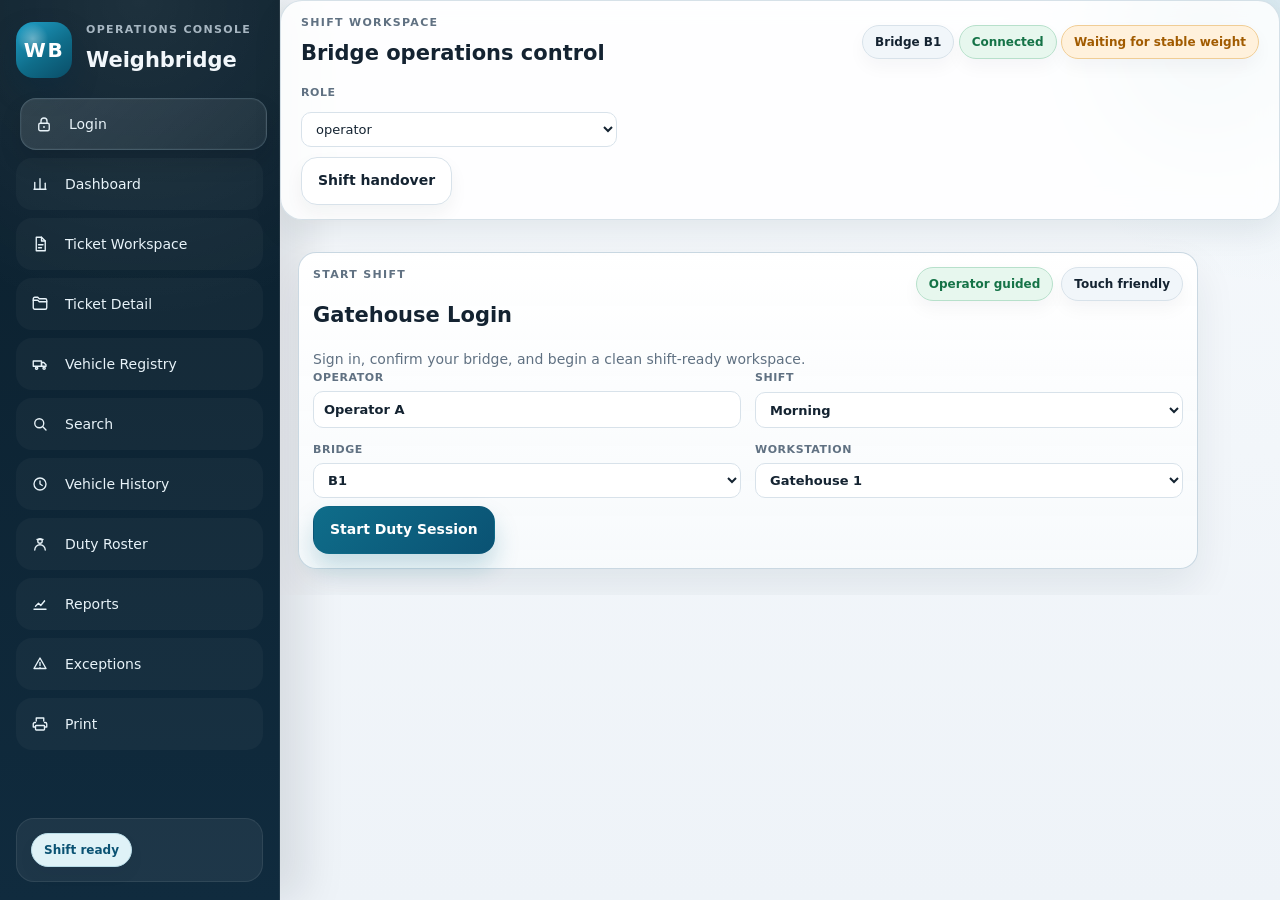
==== commit 5ee1c4ff: "Updates" ====
--- a/index.html
+++ b/index.html
@@ -14,7 +14,6 @@
         <div>
           <p class="eyebrow">Operations Console</p>
           <h1>Weighbridge</h1>
-          <p class="brand-copy">Clearer shift workflows for faster, safer gatehouse operations.</p>
         </div>
       </div>
 
@@ -34,14 +33,14 @@
 
       <div class="sidebar-panel">
         <span class="badge badge-soft">Shift ready</span>
-        <p>Use the larger navigation buttons to move between weigh-in, investigations, and print tasks quickly.</p>
+        <!-- <p>Use the larger navigation buttons to move between weigh-in, investigations, and print tasks quickly.</p> -->
       </div>
     </aside>
 
     <div id="main">
       <header>
         <div class="header-title">
-          <button id="menu" aria-label="Open navigation">☰</button>
+          <button id="menu" aria-label="Open navigation"><svg class="icon-svg" aria-hidden="true" viewBox="0 0 24 24"><path d="M4 7h16"></path><path d="M4 12h16"></path><path d="M4 17h16"></path></svg></button>
           <div>
             <p class="eyebrow">Shift Workspace</p>
             <h2>Bridge operations control</h2>
@@ -142,15 +141,15 @@
               </div>
               <div class="vehicle-guide">
                 <article class="vehicle-guide-card truck">
-                  <strong>🚚 Truck</strong>
+                  <strong><svg class="icon-svg" aria-hidden="true" viewBox="0 0 24 24"><path d="M3 8h11v7H3z"></path><path d="M14 10h3l3 3v2h-6z"></path><circle cx="7.5" cy="17.5" r="1.5"></circle><circle cx="17.5" cy="17.5" r="1.5"></circle></svg><span>Truck</span></strong>
                   <span>Single vehicle flow. Confirm tare and load destination.</span>
                 </article>
                 <article class="vehicle-guide-card trailer">
-                  <strong>🚛 Truck + Trailer</strong>
+                  <strong><svg class="icon-svg" aria-hidden="true" viewBox="0 0 24 24"><path d="M2 9h8v5H2z"></path><path d="M10 10h4"></path><path d="M14 8h4v6h-4z"></path><circle cx="6" cy="16.5" r="1.5"></circle><circle cx="16" cy="16.5" r="1.5"></circle><circle cx="20" cy="16.5" r="1.5"></circle></svg><span>Truck + Trailer</span></strong>
                   <span>Verify both registrations before weighing and printing.</span>
                 </article>
                 <article class="vehicle-guide-card tanker">
-                  <strong>🛢️ Tanker</strong>
+                  <strong><svg class="icon-svg" aria-hidden="true" viewBox="0 0 24 24"><path d="M3 10h3l2-2h6a2 2 0 0 1 2 2v5H3z"></path><path d="M16 10h2l3 3v2h-5z"></path><circle cx="7.5" cy="17.5" r="1.5"></circle><circle cx="17.5" cy="17.5" r="1.5"></circle></svg><span>Tanker</span></strong>
                   <span>Highlight product checks, seals, and permit compliance.</span>
                 </article>
               </div>
@@ -229,15 +228,9 @@
                 <label>Date/time in<input id="timeIn" type="datetime-local"></label>
                 <label>Date/time out<input id="timeOut" type="datetime-local"></label>
                 <label>Vehicle registration<input id="vehicleReg"></label>
-                <label>Trailer registration<input id="trailerReg"></label>
                 <label>Driver name<input id="driverName"></label>
-                <label>Driver ID<input id="driverId"></label>
-                <label>Transporter<input id="transporter"></label>
                 <label>Customer<input id="customer"></label>
-                <label>Supplier/source<input id="supplier"></label>
-                <label>Destination<input id="destination"></label>
                 <label>Product/material<input id="material"></label>
-                <label>Product code<input id="productCode"></label>
                 <label>Order/job/PO reference<input id="orderRef"></label>
 
                 <div class="form-section">Weight &amp; bridge details</div>
@@ -246,16 +239,26 @@
                 <label>Net<input id="net" type="number" readonly></label>
                 <label>Unit<select><option>kg</option><option>t</option></select></label>
                 <label>Stored tare<select id="storedTare"><option>No</option><option>Yes</option></select></label>
-                <label>Bridge ID<input id="bridgeId" value="B1"></label>
                 <label>Direction<select><option>inbound</option><option>outbound</option></select></label>
-                <label>Operator<input id="operator" value="Operator A"></label>
-                <label>Shift<input id="shift" value="Morning"></label>
-                <label>Status<select id="status"><option>draft</option><option>weighed-in</option><option>weighed-out</option><option>completed</option><option>voided</option><option>on-hold</option></select></label>
-
-                <div class="form-section">Notes &amp; approvals</div>
-                <label>Remarks<textarea></textarea></label>
-                <label>Override reason<textarea id="overrideReason" readonly placeholder="Supervisor approval required"></textarea></label>
-                <label>Attachments/images<input placeholder="camera://entry-001.jpg"></label>
+
+                <details class="form-details">
+                  <summary>Additional details</summary>
+                  <div class="form-details-body">
+                    <label>Bridge ID<input id="bridgeId" value="B1"></label>
+                    <label>Operator<input id="operator" value="Operator A"></label>
+                    <label>Shift<input id="shift" value="Morning"></label>
+                    <label>Status<select id="status"><option>draft</option><option>weighed-in</option><option>weighed-out</option><option>completed</option><option>voided</option><option>on-hold</option></select></label>
+                    <label>Trailer registration<input id="trailerReg"></label>
+                    <label>Driver ID<input id="driverId"></label>
+                    <label>Transporter<input id="transporter"></label>
+                    <label>Supplier/source<input id="supplier"></label>
+                    <label>Destination<input id="destination"></label>
+                    <label>Product code<input id="productCode"></label>
+                    <label>Remarks<textarea id="remarks"></textarea></label>
+                    <label>Override reason<textarea id="overrideReason" readonly placeholder="Supervisor approval required"></textarea></label>
+                    <label>Attachments/images<input id="attachments" placeholder="camera://entry-001.jpg"></label>
+                  </div>
+                </details>
               </form>
 
               <div class="action-row action-wrap">
@@ -303,7 +306,7 @@
               </div>
               <div class="legend-group">
                 <span class="vehicle-tag truck"><svg class="icon-svg" aria-hidden="true" viewBox="0 0 24 24"><path d="M3 8h11v7H3z"></path><path d="M14 10h3l3 3v2h-6z"></path><circle cx="7.5" cy="17.5" r="1.5"></circle><circle cx="17.5" cy="17.5" r="1.5"></circle></svg><span>Trucks</span></span>
-                <span class="vehicle-tag trailer"><svg class="icon-svg" aria-hidden="true" viewBox="0 0 24 24"><path d="M2 9h8v5H2z"></path><path d="M10 10h4"></path><path d="M14 8h4v6h-4z"></path><circle cx="6" cy="16.5" r="1.5"></circle><circle cx="16" cy="16.5" r="1.5"></circle><circle cx="20" cy="16.5" r="1.5"></circle></svg><span>Trailers</span></span>
+                <span class="vehicle-tag trailer"><svg class="icon-svg" aria-hidden="true" viewBox="0 0 24 24"><path d="M2 9h8v5H2z"></path><path d="M10 10h4"></path><path d="M14 8h4v6h-4z"></path><circle cx="6" cy="16.5" r="1.5"></circle><circle cx="16" cy="16.5" r="1.5"></circle><circle cx="20" cy="16.5" r="1.5"></circle></svg><span>Truck + Trailer</span></span>
                 <span class="vehicle-tag tanker"><svg class="icon-svg" aria-hidden="true" viewBox="0 0 24 24"><path d="M3 10h3l2-2h6a2 2 0 0 1 2 2v5H3z"></path><path d="M16 10h2l3 3v2h-5z"></path><circle cx="7.5" cy="17.5" r="1.5"></circle><circle cx="17.5" cy="17.5" r="1.5"></circle></svg><span>Tankers</span></span>
               </div>
             </div>
@@ -331,8 +334,8 @@
               <input id="fCustomer" placeholder="Customer">
               <input id="fProduct" placeholder="Product">
               <input id="fOperator" placeholder="Operator">
-              <select id="fShift"><option value="">Any shift</option><option>Morning</option><option>Afternoon</option><option>Night</option></select>
-              <select id="fStatus"><option value="">Any status</option><option>draft</option><option>weighed-in</option><option>weighed-out</option><option>completed</option><option>voided</option><option>on-hold</option></select>
+              <select id="fShift" aria-label="Shift filter" title="Shift filter"><option value="">Any shift</option><option>Morning</option><option>Afternoon</option><option>Night</option></select>
+              <select id="fStatus" aria-label="Status filter" title="Status filter"><option value="">Any status</option><option>draft</option><option>weighed-in</option><option>weighed-out</option><option>completed</option><option>voided</option><option>on-hold</option></select>
             </div>
             <div class="action-row action-wrap">
               <button id="runSearch" class="btn primary">Search</button>
--- a/styles.css
+++ b/styles.css
@@ -1,6 +1,7 @@
 :root{
   --bg:#eef3f8;
   --bg-accent:#e3edf7;
+  --bg-gradient-start:#f6f9fc;
   --card:#ffffff;
   --card-soft:#f7fafc;
   --text:#142331;
@@ -8,9 +9,13 @@
   --accent:#0f6d8a;
   --accent-strong:#0a5273;
   --accent-soft:#dff2f7;
+  --toast-bg:#0b1822;
+  --header-bg:rgba(255,255,255,.86);
+  --focus-ring:#86bdd1;
   --line:#d8e2ea;
   --line-strong:#bfd0dc;
   --shadow:0 18px 40px rgba(15,36,54,.08);
+  --shadow-strong:0 22px 48px rgba(15,36,54,.12);
   --ok:#157347;
   --ok-soft:#e7f7ee;
   --warn:#a15b00;
@@ -27,27 +32,61 @@
 
 body{
   margin:0;
+  position:relative;
+  isolation:isolate;
   background:
-    radial-gradient(circle at top left, rgba(15,109,138,.08), transparent 22rem),
-    linear-gradient(180deg, #f6f9fc 0%, var(--bg) 100%);
+    radial-gradient(circle at top left, rgba(15,109,138,.10), transparent 20rem),
+    radial-gradient(circle at 100% 0%, rgba(28,142,177,.08), transparent 18rem),
+    linear-gradient(180deg, var(--bg-gradient-start) 0%, var(--bg) 100%);
   color:var(--text);
-  font:500 14px/1.5 Inter, Roboto, -apple-system, BlinkMacSystemFont, "Segoe UI", sans-serif;
+  font:500 14px/1.5 Inter, "Segoe UI Variable", "Segoe UI", system-ui, -apple-system, BlinkMacSystemFont, sans-serif;
+}
+
+body::before,
+body::after{
+  content:"";
+  position:fixed;
+  inset:auto;
+  pointer-events:none;
+  z-index:-1;
+}
+
+body::before{
+  top:-6rem;
+  right:-4rem;
+  width:18rem;
+  height:18rem;
+  border-radius:50%;
+  background:radial-gradient(circle, rgba(15,109,138,.16) 0%, rgba(15,109,138,0) 68%);
+  filter:blur(4px);
+}
+
+body::after{
+  left:-7rem;
+  bottom:-8rem;
+  width:24rem;
+  height:24rem;
+  border-radius:50%;
+  background:radial-gradient(circle, rgba(10,82,115,.12) 0%, rgba(10,82,115,0) 68%);
+  filter:blur(10px);
 }
 
 button,input,select,textarea{font:inherit}
 
-.app{display:flex;min-height:100vh}
+.app{display:flex;min-height:100vh;height:100vh;overflow:hidden}
 
 #sidebar{
   width:280px;
-  background:linear-gradient(180deg, var(--sidebar) 0%, #102b3e 100%);
+  background:
+    radial-gradient(circle at top, rgba(255,255,255,.08), transparent 20rem),
+    linear-gradient(180deg, #0b1f2c 0%, #102b3e 100%);
   color:#f2f7fb;
   padding:22px 16px 18px;
   display:flex;
   flex-direction:column;
   gap:20px;
   border-right:1px solid rgba(255,255,255,.08);
-  box-shadow:24px 0 40px rgba(8,20,31,.08);
+  box-shadow:24px 0 40px rgba(8,20,31,.10);
 }
 
 .brand-block{display:flex;gap:14px;align-items:flex-start}
@@ -57,12 +96,14 @@
   border-radius:18px;
   display:grid;
   place-items:center;
-  background:linear-gradient(145deg, #1c8eb1, #125b79);
+  background:
+    radial-gradient(circle at 30% 30%, rgba(255,255,255,.35), transparent 28%),
+    linear-gradient(145deg, #20a0c8, #0f6d8a 55%, #0a4d67);
   color:#fff;
   font-size:20px;
   font-weight:800;
   letter-spacing:.08em;
-  box-shadow:0 10px 20px rgba(9,43,62,.35);
+  box-shadow:0 12px 24px rgba(9,43,62,.38);
   flex:0 0 auto;
 }
 
@@ -83,7 +124,7 @@
 .nav-list{display:grid;gap:8px}
 .nav{
   border:1px solid transparent;
-  background:transparent;
+  background:rgba(255,255,255,.03);
   color:#e8f3f9;
   padding:13px 14px;
   border-radius:16px;
@@ -111,10 +152,10 @@
 
 .nav:hover,
 .nav.active{
-  background:rgba(255,255,255,.09);
-  border-color:rgba(183,220,236,.16);
-  box-shadow:inset 0 0 0 1px rgba(255,255,255,.03);
-  transform:translateX(2px);
+  background:linear-gradient(135deg, rgba(255,255,255,.12), rgba(255,255,255,.06));
+  border-color:rgba(183,220,236,.18);
+  box-shadow:inset 0 0 0 1px rgba(255,255,255,.03), 0 12px 22px rgba(4,12,19,.12);
+  transform:translateX(4px);
 }
 
 .sidebar-panel{
@@ -133,15 +174,19 @@
   position:sticky;
   top:0;
   z-index:4;
-  background:rgba(255,255,255,.86);
+  background:var(--header-bg);
+  -webkit-backdrop-filter:blur(14px);
   backdrop-filter:blur(14px);
-  border-bottom:1px solid rgba(191,208,220,.72);
+  border:1px solid rgba(191,208,220,.64);
+  border-radius:22px;
+  box-shadow:0 12px 30px rgba(15,36,54,.08);
   display:flex;
   justify-content:space-between;
   align-items:center;
-  padding:16px 22px;
+  padding:14px 20px;
   gap:16px;
   flex-wrap:wrap;
+  margin-bottom:14px;
 }
 
 .header-title{display:flex;align-items:center;gap:14px}
@@ -154,10 +199,10 @@
   border-radius:14px;
   border:1px solid var(--line);
   background:var(--card);
-  box-shadow:var(--shadow);
-}
-
-main{padding:24px}
+  box-shadow:var(--shadow-strong);
+}
+
+main{padding:18px;overflow:auto;min-height:0}
 .screen{display:none;animation:fadeIn .28s ease}
 .screen.active{display:block}
 
@@ -175,7 +220,7 @@
   flex-wrap:wrap;
 }
 
-.screen-head{margin-bottom:18px}
+.screen-head{margin-bottom:14px}
 
 .section-copy{
   max-width:56ch;
@@ -183,21 +228,30 @@
   color:var(--muted);
 }
 
-.hero-card{padding:26px}
+.hero-card{padding:20px}
 .login-card{max-width:900px}
 .hero-badges,.legend-group{display:flex;gap:8px;flex-wrap:wrap}
 
 .card{
-  background:linear-gradient(180deg, rgba(255,255,255,.98) 0%, rgba(247,250,252,.96) 100%);
-  border:1px solid rgba(191,208,220,.88);
-  border-radius:22px;
-  padding:18px;
-  margin-bottom:16px;
+  background:
+    linear-gradient(180deg, rgba(255,255,255,.985) 0%, rgba(247,250,252,.95) 100%);
+  border:1px solid rgba(191,208,220,.82);
+  border-radius:18px;
+  padding:14px;
+  margin-bottom:8px;
   box-shadow:var(--shadow);
-}
+  transition:transform .18s ease, box-shadow .18s ease, border-color .18s ease;
+}
+
+.card:hover{transform:translateY(-2px);box-shadow:var(--shadow-strong);border-color:#b8ccd8}
 
 .feature-card{height:100%}
 .stat-card{background:var(--card)}
+
+.stat-card:nth-child(1){border-top:4px solid #0f6d8a}
+.stat-card:nth-child(2){border-top:4px solid #157347}
+.stat-card:nth-child(3){border-top:4px solid #a15b00}
+.stat-card:nth-child(4){border-top:4px solid #5d6bd6}
 
 .kpis,
 .grid2,
@@ -208,7 +262,7 @@
   gap:14px;
 }
 
-.kpis{grid-template-columns:repeat(4,minmax(0,1fr))}
+.kpis{grid-template-columns:repeat(4,minmax(0,1fr));gap:12px}
 .grid2{grid-template-columns:repeat(2,minmax(0,1fr))}
 .grid3{grid-template-columns:repeat(3,minmax(0,1fr))}
 .grid4{grid-template-columns:repeat(4,minmax(0,1fr))}
@@ -216,7 +270,7 @@
 .kpis strong{
   display:block;
   margin-top:6px;
-  font-size:30px;
+  font-size:27px;
   line-height:1.1;
   color:var(--accent-strong);
 }
@@ -228,6 +282,7 @@
   letter-spacing:-.04em;
   color:var(--accent-strong);
   margin:10px 0 16px;
+  text-shadow:0 10px 22px rgba(15,109,138,.08);
 }
 
 .status-list{display:grid;gap:10px}
@@ -254,7 +309,7 @@
   gap:4px;
 }
 
-.vehicle-guide-card strong{font-size:15px}
+.vehicle-guide-card strong{font-size:15px;display:inline-flex;align-items:center;gap:8px}
 .vehicle-guide-card span{color:var(--muted)}
 .vehicle-guide-card.truck{border-color:#c9dff1;background:#eff7fd}
 .vehicle-guide-card.trailer{border-color:#d9d4ff;background:#f4f1ff}
@@ -288,6 +343,7 @@
   color:var(--text);
   font-size:12px;
   font-weight:700;
+  box-shadow:0 8px 18px rgba(15,36,54,.04);
 }
 
 .badge-soft{background:var(--accent-soft);border-color:#b8dce7;color:var(--accent-strong)}
@@ -306,13 +362,13 @@
   padding:12px 16px;
   cursor:pointer;
   transition:transform .16s ease, box-shadow .16s ease, background .16s ease, border-color .16s ease;
-  box-shadow:0 6px 14px rgba(18,35,49,.04);
+  box-shadow:0 8px 18px rgba(18,35,49,.05);
   min-height:48px;
   font-weight:700;
 }
 
-.btn:hover{transform:translateY(-1px);box-shadow:0 12px 18px rgba(18,35,49,.08)}
-.btn.primary{background:linear-gradient(135deg, var(--accent), var(--accent-strong));color:#fff;border-color:transparent}
+.btn:hover{transform:translateY(-1px);box-shadow:0 14px 24px rgba(18,35,49,.10)}
+.btn.primary{background:linear-gradient(135deg, var(--accent), var(--accent-strong));color:#fff;border-color:transparent;box-shadow:0 14px 24px rgba(15,109,138,.22)}
 .btn.warn{background:var(--warn-soft);border-color:#efca8f;color:var(--warn)}
 .btn.danger{background:var(--danger-soft);border-color:#efb5b1;color:var(--danger)}
 .btn:disabled{opacity:.5;cursor:not-allowed;box-shadow:none;transform:none}
@@ -320,29 +376,29 @@
 
 .action-row{
   display:flex;
-  gap:10px;
+  gap:8px;
   flex-wrap:wrap;
-  margin-top:16px;
+  margin-top:8px;
 }
 
 .action-wrap .btn{flex:1 1 180px}
 
 label{
   display:grid;
-  gap:6px;
-  font-size:12px;
-  font-weight:800;
+  gap:4px;
+  font-size:11px;
+  font-weight:700;
   color:var(--muted);
   text-transform:uppercase;
-  letter-spacing:.06em;
+  letter-spacing:.05em;
 }
 
 input,select,textarea{
   width:100%;
-  padding:12px 13px;
-  border:1px solid var(--line);
-  border-radius:14px;
-  font-size:14px;
+  padding:8px 10px;
+  border:1px solid var(--line);
+  border-radius:10px;
+  font-size:13px;
   color:var(--text);
   background:#fff;
   transition:border-color .16s ease, box-shadow .16s ease, background .16s ease;
@@ -350,43 +406,92 @@
 
 input:focus,select:focus,textarea:focus{
   outline:none;
-  border-color:#86bdd1;
+  border-color:var(--focus-ring);
   box-shadow:0 0 0 4px rgba(15,109,138,.12);
 }
 
 textarea{min-height:110px;resize:vertical}
 
-.form{grid-template-columns:repeat(3,minmax(0,1fr))}
+.form{grid-template-columns:repeat(4,minmax(0,1fr));gap:10px}
 .form-section{
   grid-column:1/-1;
-  padding-top:6px;
-  margin-top:4px;
+  padding-top:2px;
+  margin-top:2px;
+  margin-bottom:-4px;
+  border-top:none;
+  color:var(--accent-soft);
+  font-weight:700;
+  letter-spacing:.02em;
+  font-size:.85em;
+}
+
+.form-details{
+  grid-column:1/-1;
+  border:1px solid var(--line);
+  border-radius:12px;
+  background:linear-gradient(180deg, rgba(247,250,252,.95), rgba(240,245,249,.93));
+  padding:10px 12px;
+  margin-top:2px;
+}
+
+.form-details summary{
+  cursor:pointer;
+  list-style:none;
+  color:var(--accent-strong);
+  font-weight:700;
+  letter-spacing:.02em;
+  font-size:.95em;
+  display:flex;
+  align-items:center;
+  justify-content:space-between;
+  gap:8px;
+  padding:0;
+}
+
+.form-details summary::-webkit-details-marker{display:none}
+
+.form-details summary::after{
+  content:"";
+  width:10px;
+  height:10px;
+  border-right:2px solid currentColor;
+  border-bottom:2px solid currentColor;
+  transform:rotate(45deg) translateY(-1px);
+  transition:transform .18s ease;
+  opacity:.75;
+}
+
+.form-details[open] summary::after{transform:rotate(225deg) translateY(-1px)}
+
+.form-details-body{
+  display:grid;
+  grid-template-columns:repeat(4,minmax(0,1fr));
+  gap:10px;
+  margin-top:8px;
+  padding-top:8px;
   border-top:1px solid var(--line);
-  color:var(--accent-strong);
-  font-weight:800;
-  letter-spacing:.04em;
 }
 
 .stepper{
   display:flex;
-  gap:10px;
+  gap:8px;
   flex-wrap:wrap;
-  margin:14px 0 18px;
-  font-size:12px;
+  margin:8px 0 12px;
+  font-size:11px;
 }
 
 .stepper span{
   border:1px solid var(--line);
   border-radius:999px;
-  padding:8px 12px;
+  padding:6px 10px;
   background:var(--card-soft);
   font-weight:700;
 }
 
-.toolbar{display:grid;gap:12px;margin-bottom:14px}
+.toolbar{display:grid;gap:10px;margin-bottom:12px}
 .support-note{margin:0;color:var(--muted)}
 .emphasis-note{font-weight:700;color:var(--accent-strong)}
-.chip-row{display:flex;flex-wrap:wrap;gap:8px;margin:14px 0}
+.chip-row{display:flex;flex-wrap:wrap;gap:8px;margin:10px 0 12px}
 .empty-state{margin-top:12px;color:var(--muted);font-weight:700}
 .print-summary{display:grid;gap:8px}
 
@@ -399,7 +504,7 @@
 }
 
 table{width:100%;border-collapse:collapse;font-size:14px}
-th,td{padding:12px 14px;border-bottom:1px solid var(--line);text-align:left;vertical-align:top}
+th,td{padding:10px 12px;border-bottom:1px solid var(--line);text-align:left;vertical-align:top}
 thead th{
   position:sticky;
   top:0;
@@ -474,8 +579,8 @@
   position:fixed;
   right:18px;
   bottom:18px;
-  max-width:min(360px, calc(100vw - 36px));
-  background:#132531;
+  max-width:min(360px,calc(100vw - 36px));
+  background:var(--toast-bg);
   color:#fff;
   padding:14px 16px;
   border-radius:16px;
@@ -500,7 +605,7 @@
 
 @media (max-width:1200px){
   .kpis{grid-template-columns:repeat(2,minmax(0,1fr))}
-  .grid3,.form,.grid4{grid-template-columns:repeat(2,minmax(0,1fr))}
+  .grid3,.form,.grid4,.form-details-body{grid-template-columns:repeat(2,minmax(0,1fr))}
 }
 
 @media (max-width:900px){
@@ -515,8 +620,8 @@
   }
   #sidebar.open{left:0}
   main{padding:18px}
-  header{padding:14px 18px}
-  .grid2,.grid3,.grid4,.form,.kpis,.actions{grid-template-columns:1fr}
+  header{padding:14px 18px;border-radius:20px}
+  .grid2,.grid3,.grid4,.form,.kpis,.actions,.form-details-body{grid-template-columns:1fr}
   .header-actions{width:100%}
   .header-actions > *{flex:1 1 auto}
 }
@@ -532,3 +637,11 @@
   .weight{font-size:2.4rem}
   .camera{min-height:120px}
 }
+
+@media (min-width:1400px){
+  .form{grid-template-columns:repeat(5,minmax(0,1fr))}
+  .form-details-body{grid-template-columns:repeat(5,minmax(0,1fr))}
+  .ticket-layout{align-items:start}
+  .ticket-layout .feature-card:first-child{position:sticky;top:86px}
+  .dashboard-grid{align-items:start}
+}
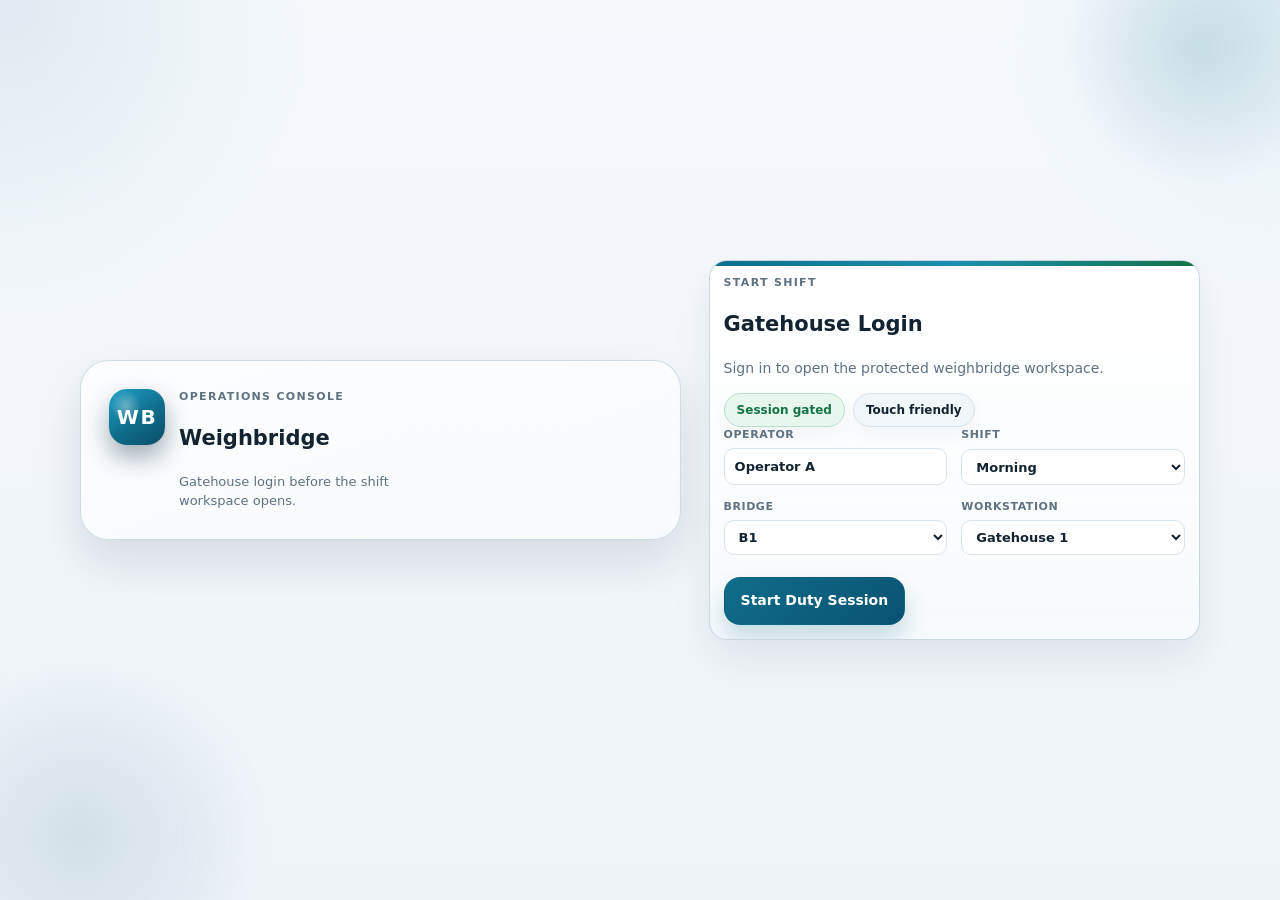
==== commit d2a4bc0e: "More updates" ====
--- a/index.html
+++ b/index.html
@@ -3,453 +3,46 @@
 <head>
   <meta charset="UTF-8">
   <meta name="viewport" content="width=device-width,initial-scale=1">
-  <title>Weighbridge Operations</title>
+  <title>Weighbridge Login</title>
   <link rel="stylesheet" href="styles.css">
 </head>
 <body>
-  <div class="app">
-    <aside id="sidebar">
-      <div class="brand-block">
+  <section class="auth-view">
+    <div class="auth-panel">
+      <div class="brand-block auth-brand">
         <div class="brand-mark">WB</div>
         <div>
           <p class="eyebrow">Operations Console</p>
           <h1>Weighbridge</h1>
+          <p class="brand-copy">Gatehouse login before the shift workspace opens.</p>
         </div>
       </div>
 
-      <nav class="nav-list" aria-label="Primary">
-        <button class="nav active" data-screen="login"><span class="nav-icon" aria-hidden="true"><svg class="icon-svg" viewBox="0 0 24 24"><rect x="5" y="11" width="14" height="10" rx="2"></rect><path d="M8 11V8a4 4 0 0 1 8 0v3"></path><circle cx="12" cy="16" r="1.2" fill="currentColor" stroke="none"></circle></svg></span><span>Login</span></button>
-        <button class="nav" data-screen="dashboard"><span class="nav-icon" aria-hidden="true"><svg class="icon-svg" viewBox="0 0 24 24"><path d="M5 19V10"></path><path d="M12 19V5"></path><path d="M19 19v-8"></path><path d="M4 19h16"></path></svg></span><span>Dashboard</span></button>
-        <button class="nav" data-screen="ticket"><span class="nav-icon" aria-hidden="true"><svg class="icon-svg" viewBox="0 0 24 24"><path d="M7 3h7l5 5v13H7z"></path><path d="M14 3v5h5"></path><path d="M10 13h6"></path><path d="M10 17h4"></path></svg></span><span>Ticket Workspace</span></button>
-        <button class="nav" data-screen="detail"><span class="nav-icon" aria-hidden="true"><svg class="icon-svg" viewBox="0 0 24 24"><path d="M3 7h6l2 2h10v8a2 2 0 0 1-2 2H5a2 2 0 0 1-2-2z"></path><path d="M3 7V5a2 2 0 0 1 2-2h4l2 2h8a2 2 0 0 1 2 2v2"></path></svg></span><span>Ticket Detail</span></button>
-        <button class="nav" data-screen="vehicles"><span class="nav-icon" aria-hidden="true"><svg class="icon-svg" viewBox="0 0 24 24"><path d="M3 8h11v7H3z"></path><path d="M14 10h3l3 3v2h-6z"></path><circle cx="7.5" cy="17.5" r="1.5"></circle><circle cx="17.5" cy="17.5" r="1.5"></circle></svg></span><span>Vehicle Registry</span></button>
-        <button class="nav" data-screen="search"><span class="nav-icon" aria-hidden="true"><svg class="icon-svg" viewBox="0 0 24 24"><circle cx="11" cy="11" r="6"></circle><path d="M20 20l-4.2-4.2"></path></svg></span><span>Search</span></button>
-        <button class="nav" data-screen="history"><span class="nav-icon" aria-hidden="true"><svg class="icon-svg" viewBox="0 0 24 24"><circle cx="12" cy="12" r="8"></circle><path d="M12 8v4l3 2"></path></svg></span><span>Vehicle History</span></button>
-        <button class="nav" data-screen="duty"><span class="nav-icon" aria-hidden="true"><svg class="icon-svg" viewBox="0 0 24 24"><circle cx="12" cy="8" r="3"></circle><path d="M5 20a7 7 0 0 1 14 0"></path><path d="M8 6h8"></path></svg></span><span>Duty Roster</span></button>
-        <button class="nav" data-screen="reports"><span class="nav-icon" aria-hidden="true"><svg class="icon-svg" viewBox="0 0 24 24"><path d="M4 19h16"></path><path d="M6 15l4-4 3 3 5-6"></path><path d="M18 8h0"></path></svg></span><span>Reports</span></button>
-        <button class="nav" data-screen="exceptions"><span class="nav-icon" aria-hidden="true"><svg class="icon-svg" viewBox="0 0 24 24"><path d="M12 4l8 14H4z"></path><path d="M12 10v4"></path><path d="M12 17h.01"></path></svg></span><span>Exceptions</span></button>
-        <button class="nav" data-screen="print"><span class="nav-icon" aria-hidden="true"><svg class="icon-svg" viewBox="0 0 24 24"><path d="M7 8V4h10v4"></path><rect x="6" y="14" width="12" height="6" rx="1"></rect><path d="M6 10H5a2 2 0 0 0-2 2v4h3"></path><path d="M18 16h3v-4a2 2 0 0 0-2-2h-1"></path></svg></span><span>Print</span></button>
-      </nav>
-
-      <div class="sidebar-panel">
-        <span class="badge badge-soft">Shift ready</span>
-        <!-- <p>Use the larger navigation buttons to move between weigh-in, investigations, and print tasks quickly.</p> -->
-      </div>
-    </aside>
-
-    <div id="main">
-      <header>
-        <div class="header-title">
-          <button id="menu" aria-label="Open navigation"><svg class="icon-svg" aria-hidden="true" viewBox="0 0 24 24"><path d="M4 7h16"></path><path d="M4 12h16"></path><path d="M4 17h16"></path></svg></button>
+      <article class="card hero-card login-card auth-card">
+        <div class="card-head">
           <div>
-            <p class="eyebrow">Shift Workspace</p>
-            <h2>Bridge operations control</h2>
+            <p class="eyebrow">Start shift</p>
+            <h2>Gatehouse Login</h2>
+            <p class="section-copy">Sign in to open the protected weighbridge workspace.</p>
+          </div>
+          <div class="hero-badges">
+            <span class="badge ok">Session gated</span>
+            <span class="badge">Touch friendly</span>
           </div>
         </div>
+        <form id="loginForm" class="grid2">
+          <label>Operator<input id="loginOperator" value="Operator A"></label>
+          <label>Shift<select id="loginShift"><option>Morning</option><option>Afternoon</option><option>Night</option></select></label>
+          <label>Bridge<select id="loginBridge"><option>B1</option><option>B2</option></select></label>
+          <label>Workstation<select id="loginWorkstation"><option>Gatehouse 1</option><option>Gatehouse 2</option></select></label>
+          <div class="action-row">
+            <button id="startSession" class="btn primary" type="submit">Start Duty Session</button>
+          </div>
+        </form>
+      </article>
+    </div>
+  </section>
 
-        <div class="badges">
-          <span id="bridge" class="badge">Bridge B1</span>
-          <span id="connection" class="badge ok">Connected</span>
-          <span id="stability" class="badge warn">Waiting for stable weight</span>
-        </div>
-
-        <div class="header-actions">
-          <label for="role">Role</label>
-          <select id="role"><option>operator</option><option>supervisor</option><option>admin</option></select>
-          <button id="handover" class="btn">Shift handover</button>
-        </div>
-      </header>
-
-      <main>
-        <section class="screen active" id="login">
-          <article class="card hero-card login-card">
-            <div class="card-head">
-              <div>
-                <p class="eyebrow">Start shift</p>
-                <h2>Gatehouse Login</h2>
-                <p class="section-copy">Sign in, confirm your bridge, and begin a clean shift-ready workspace.</p>
-              </div>
-              <div class="hero-badges">
-                <span class="badge ok">Operator guided</span>
-                <span class="badge">Touch friendly</span>
-              </div>
-            </div>
-            <div class="grid2">
-              <label>Operator<input id="loginOperator" value="Operator A"></label>
-              <label>Shift<select id="loginShift"><option>Morning</option><option>Afternoon</option><option>Night</option></select></label>
-              <label>Bridge<select id="loginBridge"><option>B1</option><option>B2</option></select></label>
-              <label>Workstation<select><option>Gatehouse 1</option><option>Gatehouse 2</option></select></label>
-            </div>
-            <div class="action-row">
-              <button id="startSession" class="btn primary">Start Duty Session</button>
-            </div>
-          </article>
-        </section>
-
-        <section class="screen" id="dashboard">
-          <div class="screen-head">
-            <div>
-              <p class="eyebrow">Live oversight</p>
-              <h2>Shift dashboard</h2>
-              <p class="section-copy">Track the bridge state, active vehicle flow, and your next operator actions at a glance.</p>
-            </div>
-            <div class="legend-group">
-              <span class="vehicle-tag truck"><svg class="icon-svg" aria-hidden="true" viewBox="0 0 24 24"><path d="M3 8h11v7H3z"></path><path d="M14 10h3l3 3v2h-6z"></path><circle cx="7.5" cy="17.5" r="1.5"></circle><circle cx="17.5" cy="17.5" r="1.5"></circle></svg><span>Truck</span></span>
-              <span class="vehicle-tag trailer"><svg class="icon-svg" aria-hidden="true" viewBox="0 0 24 24"><path d="M2 9h8v5H2z"></path><path d="M10 10h4"></path><path d="M14 8h4v6h-4z"></path><circle cx="6" cy="16.5" r="1.5"></circle><circle cx="16" cy="16.5" r="1.5"></circle><circle cx="20" cy="16.5" r="1.5"></circle></svg><span>Truck + Trailer</span></span>
-              <span class="vehicle-tag tanker"><svg class="icon-svg" aria-hidden="true" viewBox="0 0 24 24"><path d="M3 10h3l2-2h6a2 2 0 0 1 2 2v5H3z"></path><path d="M16 10h2l3 3v2h-5z"></path><circle cx="7.5" cy="17.5" r="1.5"></circle><circle cx="17.5" cy="17.5" r="1.5"></circle></svg><span>Tanker</span></span>
-            </div>
-          </div>
-
-          <div class="kpis">
-            <article class="card stat-card"><h3>Tickets Today</h3><strong id="kpiTickets"></strong></article>
-            <article class="card stat-card"><h3>Pending Weigh-Out</h3><strong id="kpiPending"></strong></article>
-            <article class="card stat-card"><h3>Exceptions</h3><strong id="kpiExceptions"></strong></article>
-            <article class="card stat-card"><h3>Throughput</h3><strong id="kpiThroughput"></strong></article>
-          </div>
-
-          <div class="grid3 dashboard-grid">
-            <article class="card feature-card">
-              <div class="card-head">
-                <div>
-                  <p class="eyebrow">Scale overview</p>
-                  <h2>Live Weight</h2>
-                </div>
-                <span class="badge badge-soft">Live feed</span>
-              </div>
-              <p id="weightLoading" class="support-note">Loading live scale...</p>
-              <div id="liveWeight" class="weight">--</div>
-              <div class="status-list">
-                <div class="status-item">
-                  <span class="status-label">Current vehicle</span>
-                  <strong id="liveVehicle">--</strong>
-                </div>
-                <div class="status-item">
-                  <span class="status-label">Scale state</span>
-                  <span id="liveState" class="badge warn">Unstable</span>
-                </div>
-              </div>
-              <p id="liveCapture" class="support-note emphasis-note">Second weight pending</p>
-            </article>
-
-            <article class="card feature-card">
-              <div class="card-head">
-                <div>
-                  <p class="eyebrow">Vehicle alerts</p>
-                  <h2>Type guide</h2>
-                </div>
-                <span class="badge warn">Check before capture</span>
-              </div>
-              <div class="vehicle-guide">
-                <article class="vehicle-guide-card truck">
-                  <strong><svg class="icon-svg" aria-hidden="true" viewBox="0 0 24 24"><path d="M3 8h11v7H3z"></path><path d="M14 10h3l3 3v2h-6z"></path><circle cx="7.5" cy="17.5" r="1.5"></circle><circle cx="17.5" cy="17.5" r="1.5"></circle></svg><span>Truck</span></strong>
-                  <span>Single vehicle flow. Confirm tare and load destination.</span>
-                </article>
-                <article class="vehicle-guide-card trailer">
-                  <strong><svg class="icon-svg" aria-hidden="true" viewBox="0 0 24 24"><path d="M2 9h8v5H2z"></path><path d="M10 10h4"></path><path d="M14 8h4v6h-4z"></path><circle cx="6" cy="16.5" r="1.5"></circle><circle cx="16" cy="16.5" r="1.5"></circle><circle cx="20" cy="16.5" r="1.5"></circle></svg><span>Truck + Trailer</span></strong>
-                  <span>Verify both registrations before weighing and printing.</span>
-                </article>
-                <article class="vehicle-guide-card tanker">
-                  <strong><svg class="icon-svg" aria-hidden="true" viewBox="0 0 24 24"><path d="M3 10h3l2-2h6a2 2 0 0 1 2 2v5H3z"></path><path d="M16 10h2l3 3v2h-5z"></path><circle cx="7.5" cy="17.5" r="1.5"></circle><circle cx="17.5" cy="17.5" r="1.5"></circle></svg><span>Tanker</span></strong>
-                  <span>Highlight product checks, seals, and permit compliance.</span>
-                </article>
-              </div>
-              <div class="alert-stack">
-                <p class="alert-note warn-tone">Use trailer registration fields for articulated combinations.</p>
-                <p class="alert-note danger-tone">Escalate exceptions when tare or compliance details are unclear.</p>
-              </div>
-            </article>
-
-            <article class="card feature-card">
-              <div class="card-head">
-                <div>
-                  <p class="eyebrow">Quick actions</p>
-                  <h2>Operator shortcuts</h2>
-                </div>
-                <span class="badge ok">Large touch targets</span>
-              </div>
-              <div class="actions touch-actions">
-                <button class="btn primary" data-screen="ticket"><span class="btn-icon" aria-hidden="true"><svg class="icon-svg" viewBox="0 0 24 24"><path d="M7 3h7l5 5v13H7z"></path><path d="M14 3v5h5"></path><path d="M10 13h6"></path><path d="M10 17h4"></path></svg></span><span>New Ticket</span></button>
-                <button class="btn" id="weighIn"><span class="btn-icon" aria-hidden="true"><svg class="icon-svg" viewBox="0 0 24 24"><path d="M12 5v14"></path><path d="M7 14l5 5 5-5"></path></svg></span><span>Weigh In</span></button>
-                <button class="btn" id="weighOut"><span class="btn-icon" aria-hidden="true"><svg class="icon-svg" viewBox="0 0 24 24"><path d="M12 19V5"></path><path d="M7 10l5-5 5 5"></path></svg></span><span>Weigh Out</span></button>
-                <button class="btn" data-screen="vehicles"><span class="btn-icon" aria-hidden="true"><svg class="icon-svg" viewBox="0 0 24 24"><path d="M3 8h11v7H3z"></path><path d="M14 10h3l3 3v2h-6z"></path><circle cx="7.5" cy="17.5" r="1.5"></circle><circle cx="17.5" cy="17.5" r="1.5"></circle></svg></span><span>Search Vehicle</span></button>
-                <button class="btn warn" id="manualHold"><span class="btn-icon" aria-hidden="true"><svg class="icon-svg" viewBox="0 0 24 24"><path d="M8 6v12"></path><path d="M16 6v12"></path></svg></span><span>Manual Hold</span></button>
-                <button class="btn" data-screen="print"><span class="btn-icon" aria-hidden="true"><svg class="icon-svg" viewBox="0 0 24 24"><path d="M7 8V4h10v4"></path><rect x="6" y="14" width="12" height="6" rx="1"></rect><path d="M6 10H5a2 2 0 0 0-2 2v4h3"></path><path d="M18 16h3v-4a2 2 0 0 0-2-2h-1"></path></svg></span><span>Print Ticket</span></button>
-                <button class="btn danger" id="flagException"><span class="btn-icon" aria-hidden="true"><svg class="icon-svg" viewBox="0 0 24 24"><path d="M12 4l8 14H4z"></path><path d="M12 10v4"></path><path d="M12 17h.01"></path></svg></span><span>Flag Exception</span></button>
-              </div>
-            </article>
-          </div>
-        </section>
-
-        <section class="screen" id="ticket">
-          <div class="screen-head">
-            <div>
-              <p class="eyebrow">Capture workflow</p>
-              <h2>Ticket workspace</h2>
-              <p class="section-copy">Use the guided order below to record vehicle details, capture weights, and complete the ticket cleanly.</p>
-            </div>
-            <div class="legend-group">
-              <span class="badge">Vehicle first</span>
-              <span class="badge">Capture when stable</span>
-              <span class="badge ok">Save before complete</span>
-            </div>
-          </div>
-
-          <div class="grid2 ticket-layout">
-            <article class="card feature-card">
-              <div class="card-head">
-                <div>
-                  <p class="eyebrow">Scale capture</p>
-                  <h2>Live Capture</h2>
-                </div>
-                <span class="badge badge-soft">Ready when stable</span>
-              </div>
-              <div id="ticketLiveWeight" class="weight">--</div>
-              <p id="ticketLiveState" class="support-note emphasis-note">Waiting for stable weight</p>
-              <div class="stack-actions">
-                <button id="captureGross" class="btn primary">Capture gross</button>
-                <button id="captureSecond" class="btn">Capture second weight</button>
-              </div>
-            </article>
-
-            <article class="card">
-              <div class="card-head">
-                <div>
-                  <p class="eyebrow">Ticket entry</p>
-                  <h2>New Weigh Ticket</h2>
-                </div>
-                <span class="badge">Keep fields concise</span>
-              </div>
-
-              <p class="stepper"><span>Vehicle</span><span>Weigh In</span><span>Weigh Out</span><span>Complete</span></p>
-
-              <form id="ticketForm" class="form">
-                <div class="form-section">Vehicle &amp; trip details</div>
-                <label>Ticket no<input id="ticketNo"></label>
-                <label>Date/time in<input id="timeIn" type="datetime-local"></label>
-                <label>Date/time out<input id="timeOut" type="datetime-local"></label>
-                <label>Vehicle registration<input id="vehicleReg"></label>
-                <label>Driver name<input id="driverName"></label>
-                <label>Customer<input id="customer"></label>
-                <label>Product/material<input id="material"></label>
-                <label>Order/job/PO reference<input id="orderRef"></label>
-
-                <div class="form-section">Weight &amp; bridge details</div>
-                <label>Gross<input id="gross" type="number"></label>
-                <label>Tare<input id="tare" type="number"></label>
-                <label>Net<input id="net" type="number" readonly></label>
-                <label>Unit<select><option>kg</option><option>t</option></select></label>
-                <label>Stored tare<select id="storedTare"><option>No</option><option>Yes</option></select></label>
-                <label>Direction<select><option>inbound</option><option>outbound</option></select></label>
-
-                <details class="form-details">
-                  <summary>Additional details</summary>
-                  <div class="form-details-body">
-                    <label>Bridge ID<input id="bridgeId" value="B1"></label>
-                    <label>Operator<input id="operator" value="Operator A"></label>
-                    <label>Shift<input id="shift" value="Morning"></label>
-                    <label>Status<select id="status"><option>draft</option><option>weighed-in</option><option>weighed-out</option><option>completed</option><option>voided</option><option>on-hold</option></select></label>
-                    <label>Trailer registration<input id="trailerReg"></label>
-                    <label>Driver ID<input id="driverId"></label>
-                    <label>Transporter<input id="transporter"></label>
-                    <label>Supplier/source<input id="supplier"></label>
-                    <label>Destination<input id="destination"></label>
-                    <label>Product code<input id="productCode"></label>
-                    <label>Remarks<textarea id="remarks"></textarea></label>
-                    <label>Override reason<textarea id="overrideReason" readonly placeholder="Supervisor approval required"></textarea></label>
-                    <label>Attachments/images<input id="attachments" placeholder="camera://entry-001.jpg"></label>
-                  </div>
-                </details>
-              </form>
-
-              <div class="action-row action-wrap">
-                <button id="storedTareBtn" class="btn">Use stored tare</button>
-                <button id="overrideBtn" class="btn warn">Manual override</button>
-                <button id="saveTicket" class="btn primary">POST /tickets</button>
-                <button id="completeTicket" class="btn">POST /tickets/:id/complete</button>
-              </div>
-            </article>
-          </div>
-        </section>
-
-        <section class="screen" id="detail">
-          <article class="card">
-            <div class="card-head">
-              <div>
-                <p class="eyebrow">Ticket summary</p>
-                <h2 id="detailNo">Ticket #WB-0001</h2>
-              </div>
-              <span id="detailStatus" class="badge">draft</span>
-            </div>
-            <div class="kpis">
-              <article class="card stat-card"><h3>Gross</h3><strong id="detailGross">0 kg</strong></article>
-              <article class="card stat-card"><h3>Tare</h3><strong id="detailTare">0 kg</strong></article>
-              <article class="card stat-card"><h3>Net</h3><strong id="detailNet">0 kg</strong></article>
-            </div>
-            <div class="grid3">
-              <article class="card"><h3>Vehicle/Driver</h3><p id="detailVehicle"></p></article>
-              <article class="card"><h3>Customer/Material/Job</h3><p id="detailJob"></p></article>
-              <article class="card duty"><h3>Duty Snapshot</h3><p id="dutySnapshot"></p></article>
-            </div>
-            <div class="grid2">
-              <article class="card"><h3>Audit Trail</h3><ul id="auditTrail" class="timeline"></ul></article>
-              <article class="card"><h3>Overrides</h3><ul id="overrideTrail" class="timeline"></ul><h3>Attachments</h3><div class="camera">Ticket images/signatures</div></article>
-            </div>
-          </article>
-        </section>
-
-        <section class="screen" id="vehicles">
-          <article class="card">
-            <div class="card-head">
-              <div>
-                <p class="eyebrow">Vehicle lookup</p>
-                <h2>Vehicle Registry</h2>
-              </div>
-              <div class="legend-group">
-                <span class="vehicle-tag truck"><svg class="icon-svg" aria-hidden="true" viewBox="0 0 24 24"><path d="M3 8h11v7H3z"></path><path d="M14 10h3l3 3v2h-6z"></path><circle cx="7.5" cy="17.5" r="1.5"></circle><circle cx="17.5" cy="17.5" r="1.5"></circle></svg><span>Trucks</span></span>
-                <span class="vehicle-tag trailer"><svg class="icon-svg" aria-hidden="true" viewBox="0 0 24 24"><path d="M2 9h8v5H2z"></path><path d="M10 10h4"></path><path d="M14 8h4v6h-4z"></path><circle cx="6" cy="16.5" r="1.5"></circle><circle cx="16" cy="16.5" r="1.5"></circle><circle cx="20" cy="16.5" r="1.5"></circle></svg><span>Truck + Trailer</span></span>
-                <span class="vehicle-tag tanker"><svg class="icon-svg" aria-hidden="true" viewBox="0 0 24 24"><path d="M3 10h3l2-2h6a2 2 0 0 1 2 2v5H3z"></path><path d="M16 10h2l3 3v2h-5z"></path><circle cx="7.5" cy="17.5" r="1.5"></circle><circle cx="17.5" cy="17.5" r="1.5"></circle></svg><span>Tankers</span></span>
-              </div>
-            </div>
-            <div class="toolbar">
-              <input id="vehicleSearch" placeholder="Search reg/type/tare/compliance">
-              <p class="support-note">Type and compliance information is kept visible to help operators identify special handling quickly.</p>
-            </div>
-            <div class="table"><table><thead><tr><th>Reg</th><th>Type</th><th>Tare</th><th>Verified</th><th>Compliance</th></tr></thead><tbody id="vehicleRows"></tbody></table></div>
-          </article>
-        </section>
-
-        <section class="screen" id="search">
-          <article class="card">
-            <div class="card-head">
-              <div>
-                <p class="eyebrow">Investigations</p>
-                <h2>Search &amp; Investigations</h2>
-              </div>
-              <span class="badge">Multi-field filter</span>
-            </div>
-            <div class="grid4">
-              <input id="fTicket" placeholder="Ticket">
-              <input id="fVehicle" placeholder="Vehicle">
-              <input id="fDriver" placeholder="Driver">
-              <input id="fCustomer" placeholder="Customer">
-              <input id="fProduct" placeholder="Product">
-              <input id="fOperator" placeholder="Operator">
-              <select id="fShift" aria-label="Shift filter" title="Shift filter"><option value="">Any shift</option><option>Morning</option><option>Afternoon</option><option>Night</option></select>
-              <select id="fStatus" aria-label="Status filter" title="Status filter"><option value="">Any status</option><option>draft</option><option>weighed-in</option><option>weighed-out</option><option>completed</option><option>voided</option><option>on-hold</option></select>
-            </div>
-            <div class="action-row action-wrap">
-              <button id="runSearch" class="btn primary">Search</button>
-              <button id="clearSearch" class="btn">Clear</button>
-              <button id="exportSearch" class="btn">Export</button>
-            </div>
-            <div id="chips" class="chip-row"></div>
-            <div class="table"><table><thead><tr><th>Ticket</th><th>Vehicle</th><th>Driver</th><th>Customer</th><th>Product</th><th>Operator</th><th>Shift</th><th>Status</th><th>Time</th></tr></thead><tbody id="searchRows"></tbody></table></div>
-            <p id="searchEmpty" class="hidden empty-state">No records found.</p>
-          </article>
-        </section>
-
-        <section class="screen" id="history">
-          <article class="card">
-            <div class="card-head">
-              <div>
-                <p class="eyebrow">Vehicle movement</p>
-                <h2>Vehicle History</h2>
-              </div>
-            </div>
-            <ul id="vehicleHistory" class="timeline"></ul>
-          </article>
-        </section>
-
-        <section class="screen" id="duty">
-          <article class="card">
-            <div class="card-head">
-              <div>
-                <p class="eyebrow">Shift continuity</p>
-                <h2>Duty Roster</h2>
-              </div>
-              <button id="newHandover" class="btn">POST /shift-handover</button>
-            </div>
-            <div class="table"><table><thead><tr><th>Shift</th><th>Bridge</th><th>Operator</th><th>Supervisor</th><th>Session</th><th>Status</th></tr></thead><tbody id="dutyRows"></tbody></table></div>
-          </article>
-        </section>
-
-        <section class="screen" id="reports">
-          <article class="card">
-            <div class="card-head">
-              <div>
-                <p class="eyebrow">Reporting</p>
-                <h2>Reports</h2>
-              </div>
-            </div>
-            <div id="reportCards" class="grid3"></div>
-          </article>
-        </section>
-
-        <section class="screen" id="exceptions">
-          <article class="card">
-            <div class="card-head">
-              <div>
-                <p class="eyebrow">Attention required</p>
-                <h2>Exceptions Queue</h2>
-              </div>
-              <span class="badge danger">Supervisor review</span>
-            </div>
-            <div class="table"><table><thead><tr><th>Ticket</th><th>Issue</th><th>Raised by</th><th>Reason</th><th>Status</th><th>Action</th></tr></thead><tbody id="exceptionRows"></tbody></table></div>
-          </article>
-        </section>
-
-        <section class="screen" id="print">
-          <article class="card">
-            <div class="card-head">
-              <div>
-                <p class="eyebrow">Output</p>
-                <h2>Print Ticket View</h2>
-              </div>
-              <span class="badge">Ready to print</span>
-            </div>
-            <div class="print-summary">
-              <p><b>Ticket:</b> <span id="printNo"></span></p>
-              <p><b>Vehicle:</b> <span id="printVehicle"></span></p>
-              <p><b>Weights:</b> <span id="printWeights"></span></p>
-            </div>
-            <div class="action-row action-wrap">
-              <button class="btn" onclick="window.print()">Print / Reprint</button>
-              <button class="btn">Export PDF (placeholder)</button>
-            </div>
-          </article>
-        </section>
-      </main>
-    </div>
-  </div>
-
-  <div class="modal hidden" id="overrideModal">
-    <article class="card">
-      <h3>Manual Override</h3>
-      <label>Reason<textarea id="ovReason"></textarea></label>
-      <label>Supervisor<input id="ovSupervisor"></label>
-      <label>PIN<input id="ovPin" type="password"></label>
-      <p id="ovError" class="error hidden"></p>
-      <div class="action-row">
-        <button id="ovCancel" class="btn">Cancel</button>
-        <button id="ovApprove" class="btn primary">Approve override</button>
-      </div>
-    </article>
-  </div>
-
-  <div class="modal hidden" id="handoverModal">
-    <article class="card">
-      <h3>Shift Handover</h3>
-      <label>From<input id="hFrom" value="Operator A"></label>
-      <label>To<input id="hTo" placeholder="Operator B"></label>
-      <label>Note<textarea id="hNote"></textarea></label>
-      <div class="action-row">
-        <button id="hCancel" class="btn">Cancel</button>
-        <button id="hConfirm" class="btn primary">Confirm handover</button>
-      </div>
-    </article>
-  </div>
-
-  <div id="toast" class="toast hidden"></div>
-  <script src="app.js"></script>
+  <script src="login.js"></script>
 </body>
 </html>
--- a/styles.css
+++ b/styles.css
@@ -73,7 +73,42 @@
 
 button,input,select,textarea{font:inherit}
 
-.app{display:flex;min-height:100vh;height:100vh;overflow:hidden}
+.auth-view{
+  min-height:100vh;
+  padding:24px;
+  display:grid;
+  place-items:center;
+}
+
+.auth-panel{
+  width:min(1120px,100%);
+  display:grid;
+  grid-template-columns:minmax(0,1.1fr) minmax(340px,.9fr);
+  gap:28px;
+  align-items:center;
+}
+
+.auth-brand{
+  padding:28px;
+  border-radius:28px;
+  background:linear-gradient(160deg, rgba(255,255,255,.72), rgba(255,255,255,.46));
+  border:1px solid rgba(191,208,220,.72);
+  box-shadow:var(--shadow-strong);
+}
+
+.auth-brand .brand-copy{color:var(--muted);max-width:34ch}
+
+.auth-card{position:relative;overflow:hidden}
+
+.auth-card::before{
+  content:"";
+  position:absolute;
+  inset:0 0 auto;
+  height:5px;
+  background:linear-gradient(90deg, #0f6d8a, #1c8eb1, #157347);
+}
+
+.app-shell{display:flex;min-height:100vh;height:100vh;overflow:hidden}
 
 #sidebar{
   width:280px;
@@ -205,6 +240,8 @@
 main{padding:18px;overflow:auto;min-height:0}
 .screen{display:none;animation:fadeIn .28s ease}
 .screen.active{display:block}
+
+.auth-view .hero-card{margin:0}
 
 @keyframes fadeIn{
   from{opacity:0;transform:translateY(8px)}
